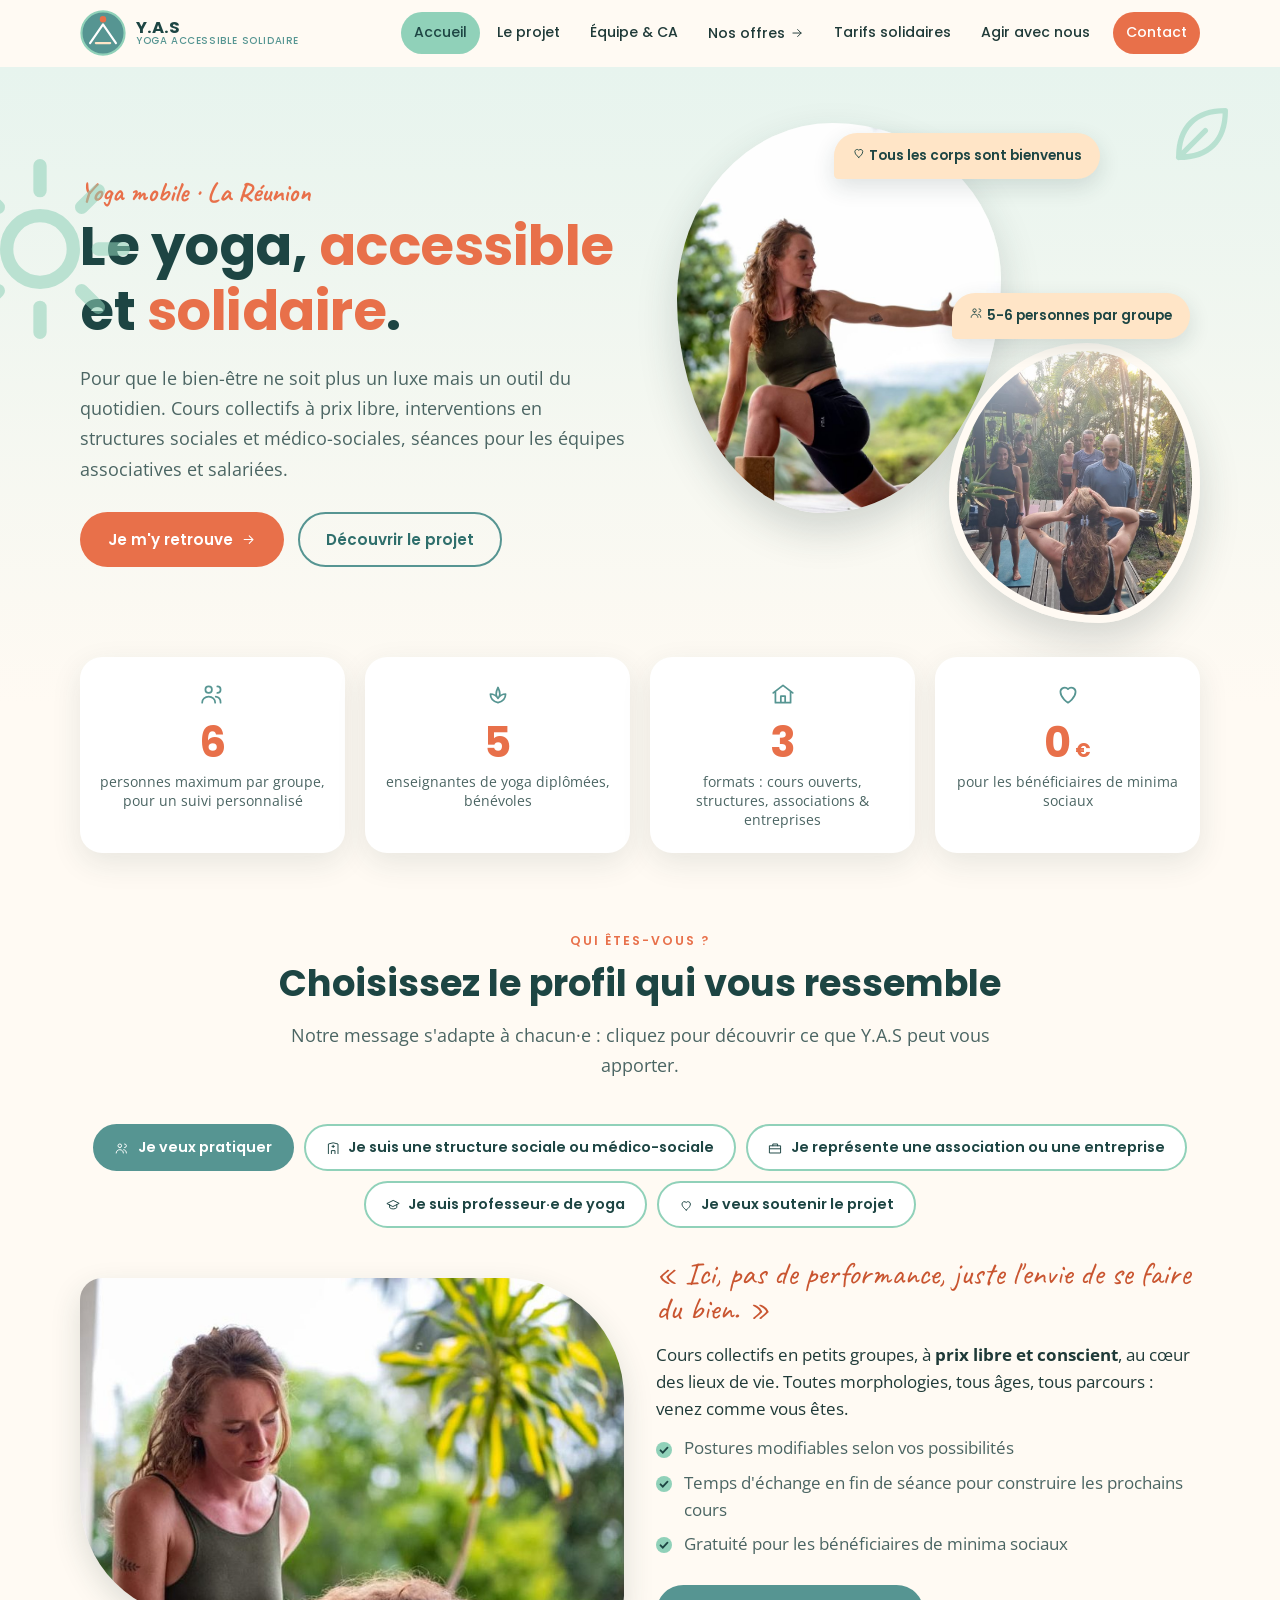
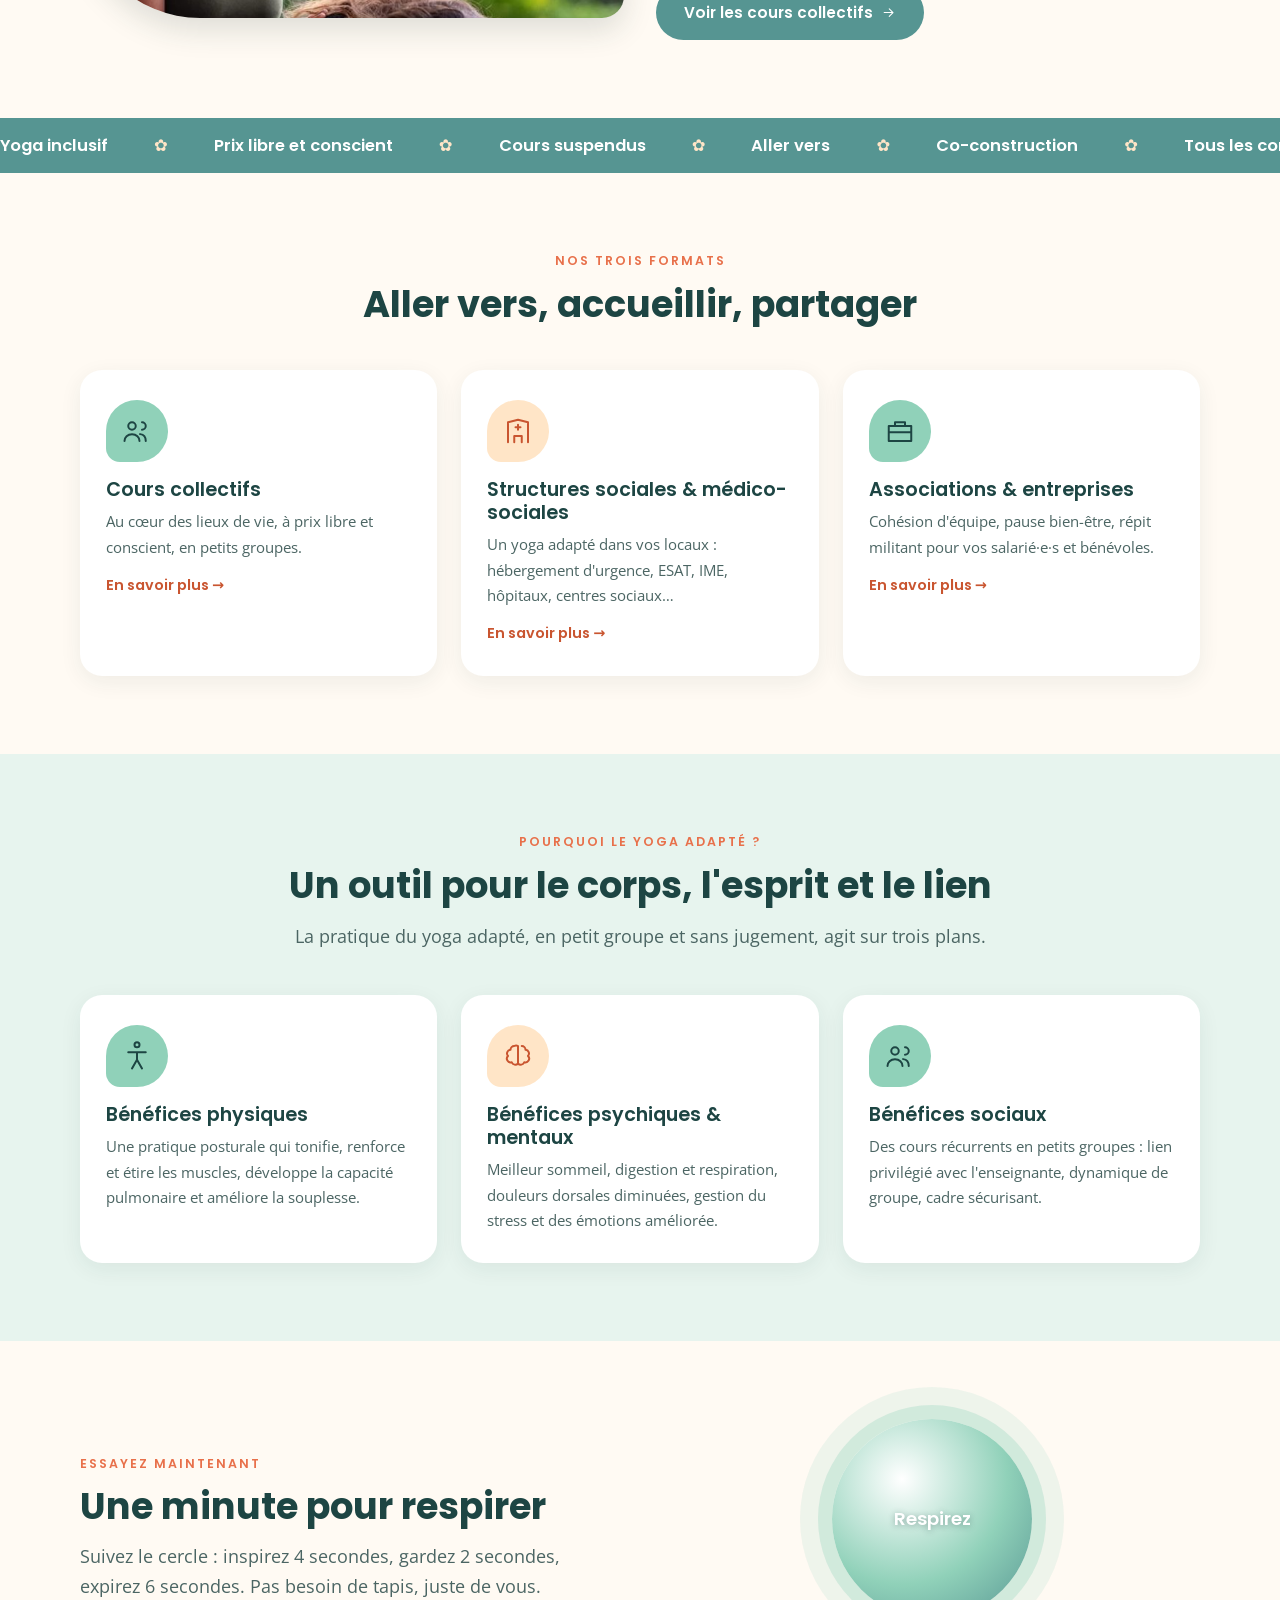
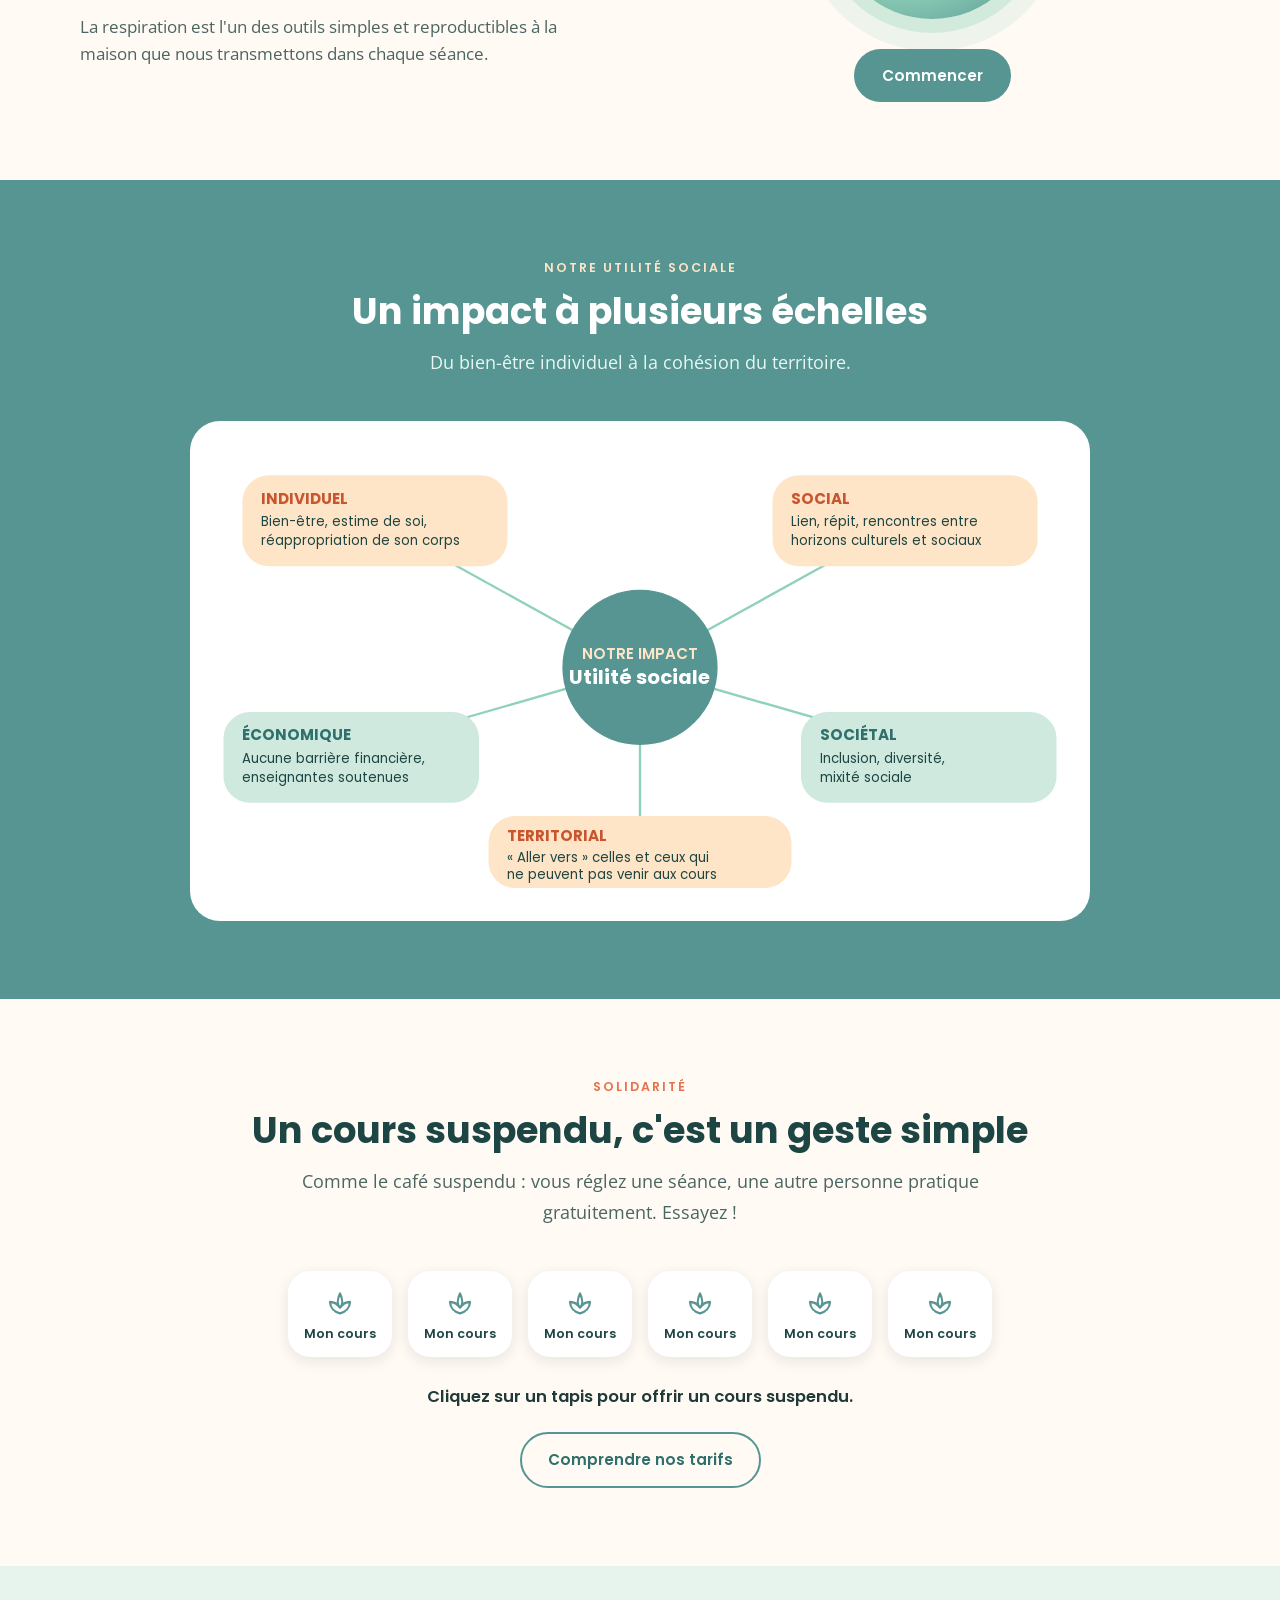
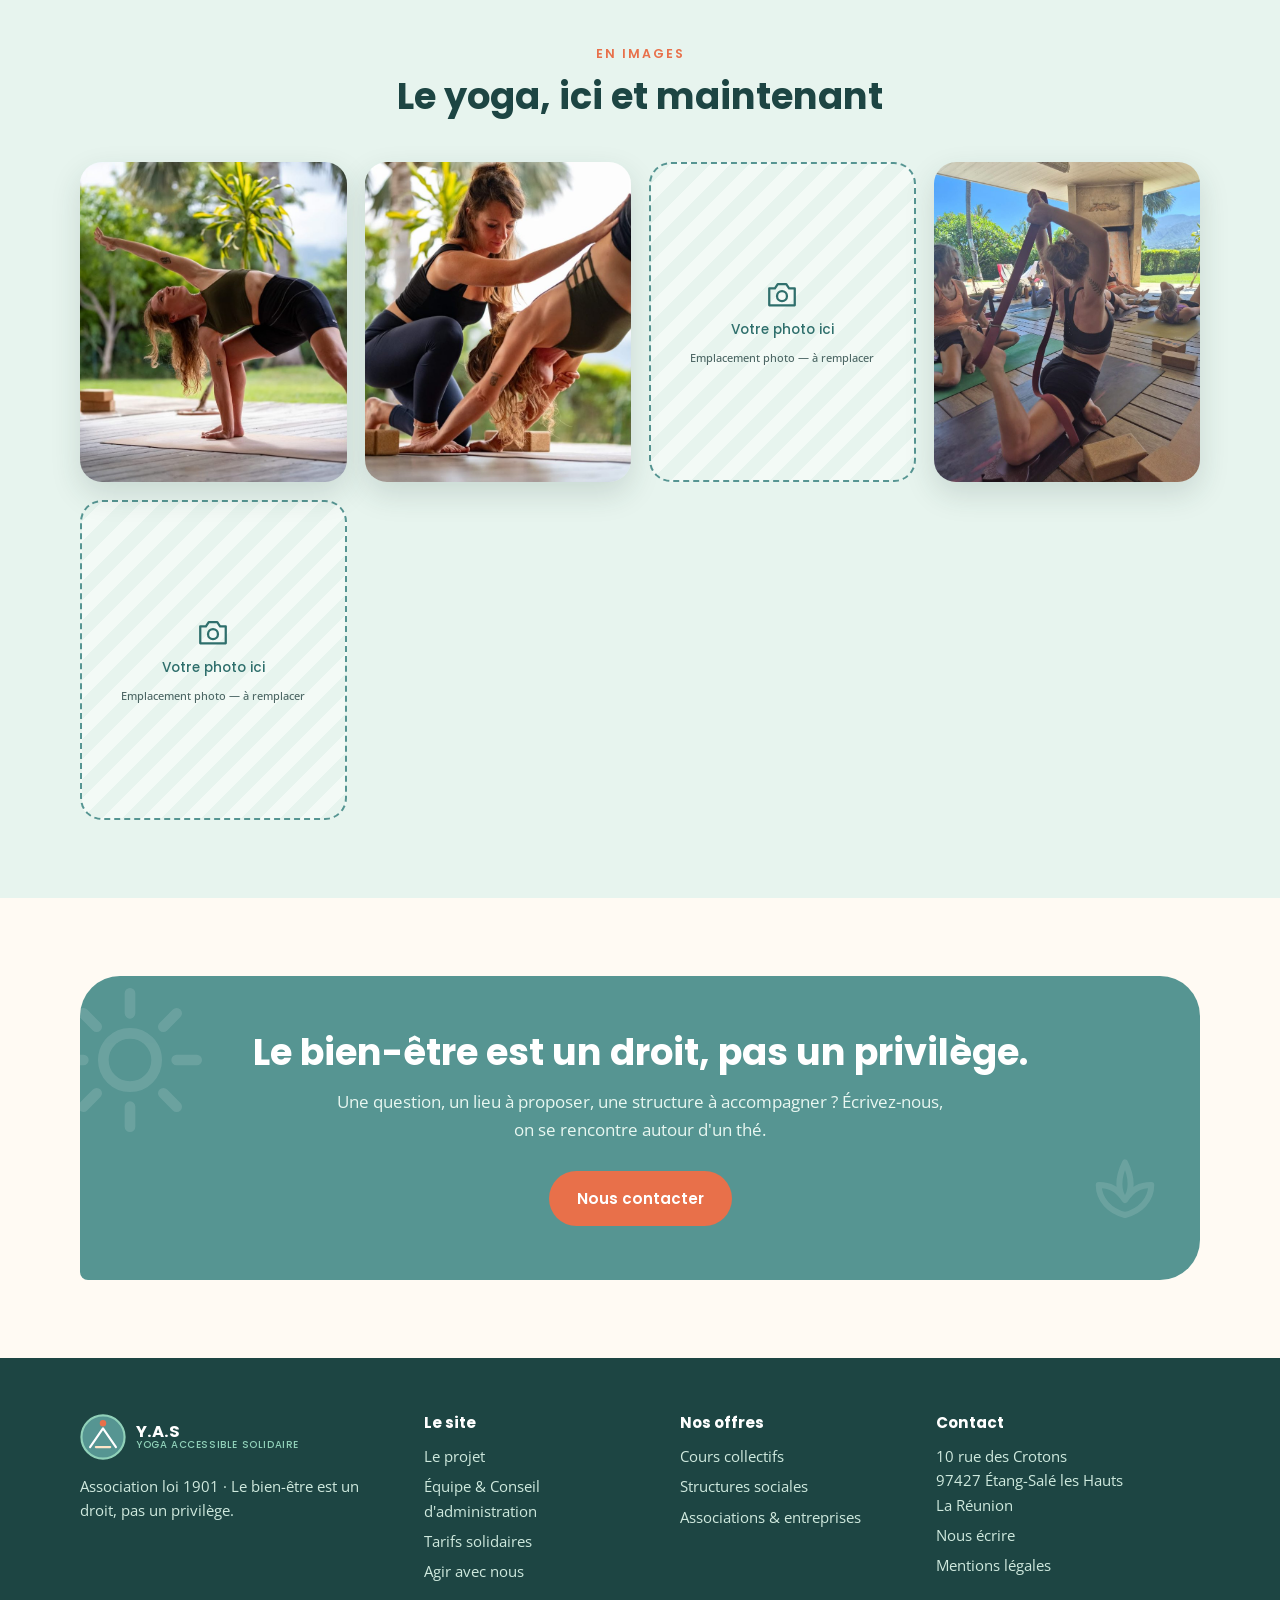
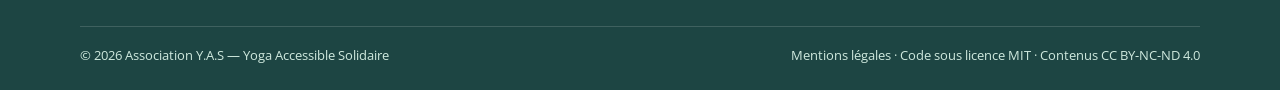
==== index.html @ a2ae8711 "Site vitrine Y.A.S Yoga Accessible Solidaire Co-Authored-By: Claude Sonnet 5.5 <noreply@anthropic.co" ====
<!DOCTYPE html>
<html lang="fr">
<head>
<meta charset="UTF-8">
<meta name="viewport" content="width=device-width,initial-scale=1">
<title>Yoga accessible et solidaire à La Réunion · Y.A.S Yoga Accessible Solidaire</title>
<meta name="description" content="Y.A.S, association de yoga accessible et solidaire à La Réunion : cours à prix libre, interventions en structures sociales et médico-sociales, séances pour associations et entreprises.">
<meta name="theme-color" content="#569592">
<link rel="icon" href="assets/favicon.svg" type="image/svg+xml">
<link rel="preconnect" href="https://fonts.googleapis.com"><link rel="preconnect" href="https://fonts.gstatic.com" crossorigin>
<link href="https://fonts.googleapis.com/css2?family=Caveat:wght@600;700&family=Open+Sans:wght@400;600&family=Poppins:wght@500;600;700&display=swap" rel="stylesheet">
<link rel="stylesheet" href="assets/style.css">
</head>
<body>
<svg width="0" height="0" style="position:absolute" aria-hidden="true"><symbol id="i-lotus" viewBox="0 0 24 24"><path d="M12 20c-4-1-7-4-7-8 3 0 5 1 7 4 2-3 4-4 7-4 0 4-3 7-7 8Z M12 16c-2-2-2-6 0-10 2 4 2 8 0 10Z"/></symbol><symbol id="i-heart" viewBox="0 0 24 24"><path d="M12 20s-7-4.4-7-10a4 4 0 0 1 7-2.5A4 4 0 0 1 19 10c0 5.6-7 10-7 10Z"/></symbol><symbol id="i-users" viewBox="0 0 24 24"><path d="M8 11a3 3 0 1 0 0-6 3 3 0 0 0 0 6Z M2 20c0-3 2.5-5.5 6-5.5s6 2.5 6 5.5 M16 11a3 3 0 1 0 0-6 M14.5 14.5c2.8.3 4.5 2.5 4.5 5.5"/></symbol><symbol id="i-leaf" viewBox="0 0 24 24"><path d="M5 19c0-9 5-14 14-14 0 9-5 14-14 14Z M5 19l8-8"/></symbol><symbol id="i-sun" viewBox="0 0 24 24"><path d="M12 16a4 4 0 1 0 0-8 4 4 0 0 0 0 8Z M12 2v3 M12 19v3 M2 12h3 M19 12h3 M5 5l2 2 M17 17l2 2 M19 5l-2 2 M7 17l-2 2"/></symbol><symbol id="i-moon" viewBox="0 0 24 24"><path d="M20 14A8 8 0 1 1 10 4a6 6 0 0 0 10 10Z"/></symbol><symbol id="i-chair" viewBox="0 0 24 24"><path d="M7 3v10h10 M7 13v8 M17 13v8 M5 21h4 M15 21h4 M7 8h5"/></symbol><symbol id="i-home" viewBox="0 0 24 24"><path d="M3 11l9-7 9 7 M5 10v10h14V10 M10 20v-6h4v6"/></symbol><symbol id="i-hospital" viewBox="0 0 24 24"><path d="M4 21V5l8-2 8 2v16 M9 21v-5h6v5 M12 7v4 M10 9h4"/></symbol><symbol id="i-shield" viewBox="0 0 24 24"><path d="M12 3 4 6v6c0 5 3.5 8 8 9 4.5-1 8-4 8-9V6l-8-3Z"/></symbol><symbol id="i-pin" viewBox="0 0 24 24"><path d="M12 21s-6-5.5-6-11a6 6 0 0 1 12 0c0 5.5-6 11-6 11Z M12 12a2 2 0 1 0 0-4 2 2 0 0 0 0 4Z"/></symbol><symbol id="i-mail" viewBox="0 0 24 24"><path d="M3 6h18v12H3z M3 7l9 6 9-6"/></symbol><symbol id="i-phone" viewBox="0 0 24 24"><path d="M5 4h4l2 5-2.5 1.5a11 11 0 0 0 5 5L15 13l5 2v4a2 2 0 0 1-2 2A15 15 0 0 1 3 6a2 2 0 0 1 2-2Z"/></symbol><symbol id="i-coin" viewBox="0 0 24 24"><path d="M12 21a9 9 0 1 0 0-18 9 9 0 0 0 0 18Z M12 7v10 M9 10h6 M9 14h6"/></symbol><symbol id="i-handshake" viewBox="0 0 24 24"><path d="M2 12l5-5 4 3 4-3 5 5-6 6-3-2-3 2z"/></symbol><symbol id="i-gift" viewBox="0 0 24 24"><path d="M4 10h16v10H4z M3 7h18v3H3z M12 7v13 M12 7C9 7 8 3 11 3c2 0 1 4 1 4Zm0 0c3 0 4-4 1-4-2 0-1 4-1 4Z"/></symbol><symbol id="i-sprout" viewBox="0 0 24 24"><path d="M12 21v-9 M12 12c0-4-3-6-7-6 0 4 3 6 7 6Z M12 14c0-3 2-5 6-5 0 3-2 5-6 5Z"/></symbol><symbol id="i-wave" viewBox="0 0 24 24"><path d="M2 10c3-5 5-5 8 0s5 5 8 0l4-2 M2 17c3-5 5-5 8 0s5 5 8 0"/></symbol><symbol id="i-grad" viewBox="0 0 24 24"><path d="M2 9l10-5 10 5-10 5z M6 11v5c3 3 9 3 12 0v-5"/></symbol><symbol id="i-brief" viewBox="0 0 24 24"><path d="M3 8h18v12H3z M8 8V5h8v3 M3 13h18"/></symbol><symbol id="i-cal" viewBox="0 0 24 24"><path d="M4 6h16v14H4z M4 10h16 M8 3v4 M16 3v4"/></symbol><symbol id="i-chat" viewBox="0 0 24 24"><path d="M4 5h16v11H9l-5 4z"/></symbol><symbol id="i-lock" viewBox="0 0 24 24"><path d="M6 11h12v9H6z M8 11V8a4 4 0 0 1 8 0v3"/></symbol><symbol id="i-clock" viewBox="0 0 24 24"><path d="M12 21a9 9 0 1 0 0-18 9 9 0 0 0 0 18Z M12 7v5l3 2"/></symbol><symbol id="i-camera" viewBox="0 0 24 24"><path d="M3 8h4l2-3h6l2 3h4v12H3z M12 17a3.5 3.5 0 1 0 0-7 3.5 3.5 0 0 0 0 7Z"/></symbol><symbol id="i-scale" viewBox="0 0 24 24"><path d="M12 3v18 M5 21h14 M4 7h16"/></symbol><symbol id="i-arrow" viewBox="0 0 24 24"><path d="M5 12h14 M13 6l6 6-6 6"/></symbol><symbol id="i-star" viewBox="0 0 24 24"><path d="M12 3l2.7 5.6 6.1.9-4.4 4.3 1 6.1L12 17l-5.4 2.9 1-6.1L3.2 9.5l6.1-.9z"/></symbol><symbol id="i-mega" viewBox="0 0 24 24"><path d="M3 10v4h4l8 5V5L7 10z M18 9a4 4 0 0 1 0 6"/></symbol><symbol id="i-body" viewBox="0 0 24 24"><path d="M12 5a2 2 0 1 0 0-4 2 2 0 0 0 0 4Z M5 9h14 M12 9v6 M8 22l4-7 4 7"/></symbol><symbol id="i-brain" viewBox="0 0 24 24"><path d="M9 4a3 3 0 0 0-3 3 3 3 0 0 0-2 5 3 3 0 0 0 3 5 3 3 0 0 0 5 1V4a3 3 0 0 0-3 0Z M15 4a3 3 0 0 1 3 3 3 3 0 0 1 2 5 3 3 0 0 1-3 5 3 3 0 0 1-5 1"/></symbol><symbol id="i-globe" viewBox="0 0 24 24"><path d="M12 21a9 9 0 1 0 0-18 9 9 0 0 0 0 18Z M3 12h18 M12 3c3 3 3 15 0 18 M12 3c-3 3-3 15 0 18"/></symbol><symbol id="i-book" viewBox="0 0 24 24"><path d="M4 4h7a2 2 0 0 1 2 2v14a2 2 0 0 0-2-2H4z M20 4h-7"/></symbol><symbol id="i-doc" viewBox="0 0 24 24"><path d="M6 3h9l4 4v14H6z M14 3v5h5 M9 13h6 M9 17h6"/></symbol><symbol id="i-link" viewBox="0 0 24 24"><path d="M10 14a4 4 0 0 0 5.7 0l3-3a4 4 0 0 0-5.7-5.7l-1 1 M14 10a4 4 0 0 0-5.7 0l-3 3a4 4 0 0 0 5.7 5.7l1-1"/></symbol></svg>
<header class="hdr" id="hdr"><div class="hdr-in">
<a class="brand" href="index.html"><svg viewBox="0 0 64 64" aria-hidden="true"><circle cx="32" cy="32" r="30" fill="#569592"/><circle cx="32" cy="32" r="30" fill="none" stroke="#90d1b9" stroke-width="3"/><path d="M14 46 32 20 50 46" fill="none" stroke="#fff" stroke-width="3" stroke-linecap="round" stroke-linejoin="round"/><path d="M22 46h20" stroke="#ffe5c7" stroke-width="3" stroke-linecap="round"/><circle cx="32" cy="13" r="4.5" fill="#e8704a"/></svg><span>Y.A.S<small>YOGA ACCESSIBLE SOLIDAIRE</small></span></a>
<button class="burger" id="burger" aria-label="Menu">☰</button>
<nav class="nav" id="nav"><a href="index.html" class="active">Accueil</a><a href="projet.html" class="">Le projet</a><a href="equipe.html" class="">Équipe &amp; CA</a><div class="nav-drop"><button class="nav-drop-btn" type="button">Nos offres <svg class="ico" viewBox="0 0 24 24" aria-hidden="true"><use href="#i-arrow"/></svg></button><div class="drop-menu"><a href="cours-collectifs.html" class=""><svg class="ico" viewBox="0 0 24 24" aria-hidden="true"><use href="#i-users"/></svg> Cours collectifs</a><a href="structures.html" class=""><svg class="ico" viewBox="0 0 24 24" aria-hidden="true"><use href="#i-hospital"/></svg> Structures sociales &amp; médico-sociales</a><a href="entreprises-associations.html" class=""><svg class="ico" viewBox="0 0 24 24" aria-hidden="true"><use href="#i-brief"/></svg> Associations &amp; entreprises</a></div></div><a href="tarifs.html" class="">Tarifs solidaires</a><a href="agir.html" class="">Agir avec nous</a><a href="contact.html" class="cta ">Contact</a></nav></div></header>

<section class="hero"><span class="deco spin" style="left:-60px;top:40px;font-size:200px"><svg class="ico" viewBox="0 0 24 24" aria-hidden="true"><use href="#i-sun"/></svg></span><span class="deco" style="right:3%;top:10px;font-size:80px"><svg class="ico" viewBox="0 0 24 24" aria-hidden="true"><use href="#i-leaf"/></svg></span>
<div class="container hero-grid">
<div class="reveal"><span class="script">Yoga mobile · La Réunion</span>
<h1>Le yoga, <span class="hl">accessible</span> et <span class="hl">solidaire</span>.</h1>
<p class="lead" style="margin-top:18px">Pour que le bien-être ne soit plus un luxe mais un outil du quotidien. Cours collectifs à prix libre, interventions en structures sociales et médico-sociales, séances pour les équipes associatives et salariées.</p>
<div class="btn-row"><a class="btn btn-coral" href="#profils">Je m'y retrouve <svg class="ico" viewBox="0 0 24 24" aria-hidden="true"><use href="#i-arrow"/></svg></a><a class="btn btn-out" href="projet.html">Découvrir le projet</a></div></div>
<div class="hero-photos reveal">
<div class="bubble-float" style="left:30%;top:2%"><svg class="ico" viewBox="0 0 24 24" aria-hidden="true"><use href="#i-heart"/></svg> Tous les corps sont bienvenus</div>
<div class="blob b1"><img src="assets/images/posture-fente.jpg" alt="Posture de yoga en fente avec blocs, au bord d'une terrasse tropicale" style="object-position:center 25%"></div>
<div class="blob b2"><img src="assets/images/cours-groupe-1.jpg" alt="Cours collectif de yoga en plein air"></div>
<div class="bubble-float" style="right:2%;top:34%;animation-delay:-2s"><svg class="ico" viewBox="0 0 24 24" aria-hidden="true"><use href="#i-users"/></svg> 5-6 personnes par groupe</div></div></div></section>

<div class="container"><div class="stats">
<div class="stat"><svg class="ico" viewBox="0 0 24 24" aria-hidden="true"><use href="#i-users"/></svg><div class="n"><span data-count="6">0</span></div><p>personnes maximum par groupe, pour un suivi personnalisé</p></div>
<div class="stat"><svg class="ico" viewBox="0 0 24 24" aria-hidden="true"><use href="#i-lotus"/></svg><div class="n"><span data-count="5">0</span></div><p>enseignantes de yoga diplômées, bénévoles</p></div>
<div class="stat"><svg class="ico" viewBox="0 0 24 24" aria-hidden="true"><use href="#i-home"/></svg><div class="n"><span data-count="3">0</span></div><p>formats : cours ouverts, structures, associations &amp; entreprises</p></div>
<div class="stat"><svg class="ico" viewBox="0 0 24 24" aria-hidden="true"><use href="#i-heart"/></svg><div class="n"><span data-count="0">0</span><small> €</small></div><p>pour les bénéficiaires de minima sociaux</p></div>
</div></div>

<section class="section" id="profils"><div class="container">
<div class="sec-head reveal center"><span class="eyebrow">Qui êtes-vous ?</span><h2>Choisissez le profil qui vous ressemble</h2><p class=lead>Notre message s'adapte à chacun·e : cliquez pour découvrir ce que Y.A.S peut vous apporter.</p></div>
<div data-tabs class="reveal"><div class="tabs"><button class="tab" data-t="t-eleve"><svg class="ico" viewBox="0 0 24 24" aria-hidden="true"><use href="#i-users"/></svg> Je veux pratiquer</button><button class="tab" data-t="t-struct"><svg class="ico" viewBox="0 0 24 24" aria-hidden="true"><use href="#i-hospital"/></svg> Je suis une structure sociale ou médico-sociale</button><button class="tab" data-t="t-ent"><svg class="ico" viewBox="0 0 24 24" aria-hidden="true"><use href="#i-brief"/></svg> Je représente une association ou une entreprise</button><button class="tab" data-t="t-ens"><svg class="ico" viewBox="0 0 24 24" aria-hidden="true"><use href="#i-grad"/></svg> Je suis professeur·e de yoga</button><button class="tab" data-t="t-don"><svg class="ico" viewBox="0 0 24 24" aria-hidden="true"><use href="#i-heart"/></svg> Je veux soutenir le projet</button></div><div class="panel" id="t-eleve"><div class="photo leaf" style="height:340px"><img src="assets/images/posture-assise.jpg" alt="" loading="lazy" style="object-position:center 30%"></div>
<div><p class="quote">« Ici, pas de performance, juste l'envie de se faire du bien. »</p><p style="margin-top:14px">Cours collectifs en petits groupes, à <b>prix libre et conscient</b>, au cœur des lieux de vie. Toutes morphologies, tous âges, tous parcours : venez comme vous êtes.</p><ul class="ticks"><li>Postures modifiables selon vos possibilités</li><li>Temps d'échange en fin de séance pour construire les prochains cours</li><li>Gratuité pour les bénéficiaires de minima sociaux</li></ul><div class="btn-row"><a class="btn btn-teal" href="cours-collectifs.html">Voir les cours collectifs <svg class="ico" viewBox="0 0 24 24" aria-hidden="true"><use href="#i-arrow"/></svg></a></div></div></div><div class="panel" id="t-struct"><div class="photo leaf" style="height:340px"><img src="assets/images/posture-accompagnee.jpg" alt="" loading="lazy" style="object-position:center 30%"></div>
<div><p class="quote">« Nous ne sommes pas des sauveur·euse·s, mais des allié·e·s. »</p><p style="margin-top:14px">Nous venons <b>dans vos locaux</b> (CHRS, hôpitaux, CCAS, établissements adaptés, services pénitentiaires…) avec un yoga adapté aux besoins de vos bénéficiaires, co-construit avec vos équipes.</p><ul class="ticks"><li>Groupes de 5-6 personnes</li><li>Séances ponctuelles ou régulières</li><li>Double expertise : travail social + yoga</li></ul><div class="btn-row"><a class="btn btn-teal" href="structures.html">Découvrir nos interventions <svg class="ico" viewBox="0 0 24 24" aria-hidden="true"><use href="#i-arrow"/></svg></a></div></div></div><div class="panel" id="t-ent"><div class="photo leaf" style="height:340px"><img src="assets/images/posture-fente.jpg" alt="" loading="lazy" style="object-position:center 30%"></div>
<div><p class="quote">« Un temps de répit, de cohésion, de souffle. »</p><p style="margin-top:14px">Offrez à vos salarié·e·s ou bénévoles une activité régulière ou ponctuelle : cohésion d'équipe, temps pour soi, <b>répit militant</b>.</p><ul class="ticks"><li>Interventions sur site</li><li>Format adapté à votre équipe</li><li>Chaque séance finance la solidarité</li></ul><div class="btn-row"><a class="btn btn-teal" href="entreprises-associations.html">Proposer une séance à votre équipe <svg class="ico" viewBox="0 0 24 24" aria-hidden="true"><use href="#i-arrow"/></svg></a></div></div></div><div class="panel" id="t-ens"><div class="photo leaf" style="height:340px"><img src="assets/images/posture-triangle.jpg" alt="" loading="lazy" style="object-position:center 30%"></div>
<div><p class="quote">« Soutenir le statut précaire des professeur·e·s de yoga. »</p><p style="margin-top:14px">Rejoignez une équipe de bénévoles diplômées autour d'un yoga social et solidaire. Notre objet inclut une <b>bourse à la formation</b> pour les enseignant·e·s adhérent·e·s.</p><ul class="ticks"><li>Défraiement des heures de bénévolat</li><li>Formation continue financée à terme</li><li>Réseau et partage de pratiques</li></ul><div class="btn-row"><a class="btn btn-teal" href="agir.html">Rejoindre l'équipe <svg class="ico" viewBox="0 0 24 24" aria-hidden="true"><use href="#i-arrow"/></svg></a></div></div></div><div class="panel" id="t-don"><div class="photo leaf" style="height:340px"><img src="assets/images/posture-sangle.jpg" alt="" loading="lazy" style="object-position:center 30%"></div>
<div><p class="quote">« Prendre soin de soi et des autres, c'est déjà un acte de résistance. »</p><p style="margin-top:14px">Adhérez, donnez, offrez un <b>cours suspendu</b>, prêtez un lieu ou relayez l'information : chaque geste fait vivre la solidarité.</p><ul class="ticks"><li>Adhésion : voix à l'Assemblée générale</li><li>Cours suspendus</li><li>Prêt de salle, relais, bénévolat</li></ul><div class="btn-row"><a class="btn btn-teal" href="agir.html">Voir comment agir <svg class="ico" viewBox="0 0 24 24" aria-hidden="true"><use href="#i-arrow"/></svg></a></div></div></div></div></div></section>

<div class="marquee" aria-hidden="true"><div class="marquee-in"><span>Yoga inclusif</span><span>Prix libre et conscient</span><span>Cours suspendus</span><span>Aller vers</span><span>Co-construction</span><span>Tous les corps</span><span>Yoga inclusif</span><span>Prix libre et conscient</span><span>Cours suspendus</span><span>Aller vers</span><span>Co-construction</span><span>Tous les corps</span><span>Yoga inclusif</span><span>Prix libre et conscient</span><span>Cours suspendus</span><span>Aller vers</span><span>Co-construction</span><span>Tous les corps</span><span>Yoga inclusif</span><span>Prix libre et conscient</span><span>Cours suspendus</span><span>Aller vers</span><span>Co-construction</span><span>Tous les corps</span></div></div>

<section class="section"><div class="container">
<div class="sec-head reveal center"><span class="eyebrow">Nos trois formats</span><h2>Aller vers, accueillir, partager</h2></div>
<div class="cards">
<div class="card reveal"><div class="ico-wrap"><svg class="ico" viewBox="0 0 24 24" aria-hidden="true"><use href="#i-users"/></svg></div><h3>Cours collectifs</h3><p>Au cœur des lieux de vie, à prix libre et conscient, en petits groupes.</p><a class="more" href="cours-collectifs.html">En savoir plus →</a></div>
<div class="card peach reveal"><div class="ico-wrap"><svg class="ico" viewBox="0 0 24 24" aria-hidden="true"><use href="#i-hospital"/></svg></div><h3>Structures sociales &amp; médico-sociales</h3><p>Un yoga adapté dans vos locaux : hébergement d'urgence, ESAT, IME, hôpitaux, centres sociaux…</p><a class="more" href="structures.html">En savoir plus →</a></div>
<div class="card reveal"><div class="ico-wrap"><svg class="ico" viewBox="0 0 24 24" aria-hidden="true"><use href="#i-brief"/></svg></div><h3>Associations &amp; entreprises</h3><p>Cohésion d'équipe, pause bien-être, répit militant pour vos salarié·e·s et bénévoles.</p><a class="more" href="entreprises-associations.html">En savoir plus →</a></div>
</div></div></section>

<section class="section alt"><div class="container">
<div class="sec-head reveal center"><span class="eyebrow">Pourquoi le yoga adapté ?</span><h2>Un outil pour le corps, l'esprit et le lien</h2><p class=lead>La pratique du yoga adapté, en petit groupe et sans jugement, agit sur trois plans.</p></div>
<div class="cards">
<div class="card reveal"><div class="ico-wrap"><svg class="ico" viewBox="0 0 24 24" aria-hidden="true"><use href="#i-body"/></svg></div><h3>Bénéfices physiques</h3><p>Une pratique posturale qui tonifie, renforce et étire les muscles, développe la capacité pulmonaire et améliore la souplesse.</p></div>
<div class="card peach reveal"><div class="ico-wrap"><svg class="ico" viewBox="0 0 24 24" aria-hidden="true"><use href="#i-brain"/></svg></div><h3>Bénéfices psychiques &amp; mentaux</h3><p>Meilleur sommeil, digestion et respiration, douleurs dorsales diminuées, gestion du stress et des émotions améliorée.</p></div>
<div class="card reveal"><div class="ico-wrap"><svg class="ico" viewBox="0 0 24 24" aria-hidden="true"><use href="#i-users"/></svg></div><h3>Bénéfices sociaux</h3><p>Des cours récurrents en petits groupes : lien privilégié avec l'enseignante, dynamique de groupe, cadre sécurisant.</p></div>
</div></div></section>

<section class="section"><div class="container split">
<div class="reveal"><span class="eyebrow">Essayez maintenant</span><h2>Une minute pour respirer</h2><p class="lead" style="margin-top:12px">Suivez le cercle : inspirez 4 secondes, gardez 2 secondes, expirez 6 secondes. Pas besoin de tapis, juste de vous.</p><p style="margin-top:12px;color:var(--ink-soft)">La respiration est l'un des outils simples et reproductibles à la maison que nous transmettons dans chaque séance.</p></div>
<div class="breath reveal"><div class="breath-orb" id="orb"><span>Respirez</span></div><button class="btn btn-teal" id="breathBtn" type="button">Commencer</button></div></div></section>

<section class="section teal"><div class="container">
<div class="sec-head reveal center"><span class="eyebrow">Notre utilité sociale</span><h2>Un impact à plusieurs échelles</h2><p class=lead>Du bien-être individuel à la cohésion du territoire.</p></div>
<div class="impact" style="background:#fff;border-radius:30px;padding:24px"><svg viewBox="0 0 900 470" role="img" aria-label="Schéma de l'utilité sociale du yoga solidaire">
<g class="lnks"><path class="lnk" d="M450 235 L170 80"/><path class="lnk" d="M450 235 L730 80"/><path class="lnk" d="M450 235 L120 330"/><path class="lnk" d="M450 235 L780 330"/><path class="lnk" d="M450 235 L450 420"/></g>
<g class="node hub"><circle cx="450" cy="235" r="82" fill="#569592"/><text x="450" y="226" text-anchor="middle" fill="#ffe5c7" font-size="16" font-weight="600">NOTRE IMPACT</text><text x="450" y="252" text-anchor="middle" fill="#fff" font-size="21" font-weight="700">Utilité sociale</text></g>
<g class="node"><rect x="30" y="32" width="280" height="96" rx="28" fill="#ffe5c7"/><text x="50" y="62" fill="#c95530" font-size="16" font-weight="700">INDIVIDUEL</text><text x="50" y="86" fill="#1d4543" font-size="14">Bien-être, estime de soi,</text><text x="50" y="106" fill="#1d4543" font-size="14">réappropriation de son corps</text></g>
<g class="node"><rect x="590" y="32" width="280" height="96" rx="28" fill="#ffe5c7"/><text x="610" y="62" fill="#c95530" font-size="16" font-weight="700">SOCIAL</text><text x="610" y="86" fill="#1d4543" font-size="14">Lien, répit, rencontres entre</text><text x="610" y="106" fill="#1d4543" font-size="14">horizons culturels et sociaux</text></g>
<g class="node"><rect x="10" y="282" width="270" height="96" rx="28" fill="#cfe9de"/><text x="30" y="312" fill="#2f6f6c" font-size="16" font-weight="700">ÉCONOMIQUE</text><text x="30" y="336" fill="#1d4543" font-size="14">Aucune barrière financière,</text><text x="30" y="356" fill="#1d4543" font-size="14">enseignantes soutenues</text></g>
<g class="node"><rect x="620" y="282" width="270" height="96" rx="28" fill="#cfe9de"/><text x="640" y="312" fill="#2f6f6c" font-size="16" font-weight="700">SOCIÉTAL</text><text x="640" y="336" fill="#1d4543" font-size="14">Inclusion, diversité,</text><text x="640" y="356" fill="#1d4543" font-size="14">mixité sociale</text></g>
<g class="node"><rect x="290" y="392" width="320" height="76" rx="28" fill="#ffe5c7"/><text x="310" y="418" fill="#c95530" font-size="16" font-weight="700">TERRITORIAL</text><text x="310" y="440" fill="#1d4543" font-size="14">« Aller vers » celles et ceux qui</text><text x="310" y="458" fill="#1d4543" font-size="14">ne peuvent pas venir aux cours</text></g></svg></div></div></section>

<section class="section"><div class="container">
<div class="sec-head reveal center"><span class="eyebrow">Solidarité</span><h2>Un cours suspendu, c'est un geste simple</h2><p class=lead>Comme le café suspendu : vous réglez une séance, une autre personne pratique gratuitement. Essayez !</p></div>
<div class="mats reveal"><button class="mat" type="button"><svg class="ico" viewBox="0 0 24 24" aria-hidden="true"><use href="#i-lotus"/></svg><span>Mon cours</span></button><button class="mat" type="button"><svg class="ico" viewBox="0 0 24 24" aria-hidden="true"><use href="#i-lotus"/></svg><span>Mon cours</span></button><button class="mat" type="button"><svg class="ico" viewBox="0 0 24 24" aria-hidden="true"><use href="#i-lotus"/></svg><span>Mon cours</span></button><button class="mat" type="button"><svg class="ico" viewBox="0 0 24 24" aria-hidden="true"><use href="#i-lotus"/></svg><span>Mon cours</span></button><button class="mat" type="button"><svg class="ico" viewBox="0 0 24 24" aria-hidden="true"><use href="#i-lotus"/></svg><span>Mon cours</span></button><button class="mat" type="button"><svg class="ico" viewBox="0 0 24 24" aria-hidden="true"><use href="#i-lotus"/></svg><span>Mon cours</span></button></div>
<p class="mats-msg" id="matsMsg"></p><div class="center"><a class="btn btn-out" href="tarifs.html">Comprendre nos tarifs</a></div></div></section>

<section class="section alt"><div class="container">
<div class="sec-head reveal center"><span class="eyebrow">En images</span><h2>Le yoga, ici et maintenant</h2></div>
<div class="gallery reveal">
<div class="photo"><img src="assets/images/posture-triangle.jpg" alt="Posture du triangle en extérieur" loading="lazy"></div>
<div class="photo"><img src="assets/images/posture-accompagnee.jpg" alt="Accompagnement d'une posture par l'enseignante" loading="lazy"></div>
<div class="slot "><svg class="ico" viewBox="0 0 24 24" aria-hidden="true"><use href="#i-camera"/></svg><span>Votre photo ici</span><small>Emplacement photo — à remplacer</small></div>
<div class="photo"><img src="assets/images/posture-sangle.jpg" alt="Étirement avec sangle et briques de liège" loading="lazy"></div>
<div class="slot "><svg class="ico" viewBox="0 0 24 24" aria-hidden="true"><use href="#i-camera"/></svg><span>Votre photo ici</span><small>Emplacement photo — à remplacer</small></div></div></div></section>
<section class="section"><div class="container"><div class="cta-band reveal"><span class="deco spin" style="left:-30px;top:-30px;font-size:160px"><svg class="ico" viewBox="0 0 24 24" aria-hidden="true"><use href="#i-sun"/></svg></span><span class="deco" style="right:30px;bottom:10px;font-size:90px"><svg class="ico" viewBox="0 0 24 24" aria-hidden="true"><use href="#i-lotus"/></svg></span>
<h2>Le bien-être est un droit, pas un privilège.</h2><p>Une question, un lieu à proposer, une structure à accompagner ? Écrivez-nous, on se rencontre autour d'un thé.</p><div class="btn-row" style="justify-content:center"><a class="btn btn-coral" href="contact.html">Nous contacter</a></div></div></div></section>

<footer class="ftr"><div class="container"><div class="ftr-grid">
<div><a class="brand" href="index.html"><svg viewBox="0 0 64 64" aria-hidden="true"><circle cx="32" cy="32" r="30" fill="#569592"/><circle cx="32" cy="32" r="30" fill="none" stroke="#90d1b9" stroke-width="3"/><path d="M14 46 32 20 50 46" fill="none" stroke="#fff" stroke-width="3" stroke-linecap="round" stroke-linejoin="round"/><path d="M22 46h20" stroke="#ffe5c7" stroke-width="3" stroke-linecap="round"/><circle cx="32" cy="13" r="4.5" fill="#e8704a"/></svg><span>Y.A.S<small>YOGA ACCESSIBLE SOLIDAIRE</small></span></a>
<p style="margin-top:14px;font-size:.92rem">Association loi 1901 · Le bien-être est un droit, pas un privilège.</p></div>
<div><h4>Le site</h4><ul><li><a href="projet.html">Le projet</a></li><li><a href="equipe.html">Équipe &amp; Conseil d'administration</a></li><li><a href="tarifs.html">Tarifs solidaires</a></li><li><a href="agir.html">Agir avec nous</a></li></ul></div>
<div><h4>Nos offres</h4><ul><li><a href="cours-collectifs.html">Cours collectifs</a></li><li><a href="structures.html">Structures sociales</a></li><li><a href="entreprises-associations.html">Associations &amp; entreprises</a></li></ul></div>
<div><h4>Contact</h4><ul><li>10 rue des Crotons<br>97427 Étang-Salé les Hauts<br>La Réunion</li><li><a href="contact.html">Nous écrire</a></li><li><a href="mentions-legales.html">Mentions légales</a></li></ul></div>
</div><div class="ftr-bot"><span>© 2026 Association Y.A.S — Yoga Accessible Solidaire</span><span><a href="mentions-legales.html">Mentions légales</a> · Code sous licence MIT · Contenus CC BY-NC-ND 4.0</span></div></div></footer>
<script src="assets/main.js"></script>
</body></html>
---- assets/style.css ----
/* ==========================================================================
   Y.A.S — Yoga Accessible Solidaire · Design system
   Palette et graphisme inspirés de la plaquette : menthe, turquoise, pêche,
   bulles arrondies, écriture manuscrite pour les accents.
   ========================================================================== */
:root{
  --mint:#90d1b9; --mint-200:#cfe9de; --mint-100:#e7f4ee;
  --teal:#569592; --teal-700:#2f6f6c; --teal-900:#1d4543;
  --peach:#ffe5c7; --peach-200:#fff1de; --cream:#fffaf3;
  --coral:#e8704a; --coral-700:#c95530;
  --ink:#1f3a38; --ink-soft:#4b6563; --line:#d9e8e1; --white:#fff;
  --rd:22px; --container:1160px;
  --fH:'Poppins','Montserrat',system-ui,sans-serif;
  --fB:'Open Sans','Lato',system-ui,sans-serif;
  --fH2:'Caveat','Segoe Script','Comic Sans MS',cursive;
}
*{box-sizing:border-box;margin:0;padding:0}
html{scroll-behavior:smooth}
body{font-family:var(--fB);color:var(--ink);background:var(--cream);line-height:1.65;font-size:16.5px;overflow-x:hidden}
img{max-width:100%;display:block}
a{color:var(--teal-700)}
h1,h2,h3,h4{font-family:var(--fH);line-height:1.2;color:var(--teal-900)}
h1{font-size:clamp(2rem,5vw,3.4rem);font-weight:700;letter-spacing:-.5px}
h2{font-size:clamp(1.6rem,3.4vw,2.3rem);font-weight:700}
h3{font-size:1.2rem;font-weight:600}
p+p{margin-top:.9em}
.container{max-width:var(--container);margin:0 auto;padding:0 20px}
.section{padding:78px 0;position:relative}
.section.alt{background:var(--mint-100)}
.section.teal{background:var(--teal);color:#fff}
.section.teal h2,.section.teal h3{color:#fff}
.section.peach{background:var(--peach-200)}
.script{font-family:var(--fH2);font-size:1.7rem;color:var(--coral);font-weight:700;line-height:1}
.eyebrow{font-family:var(--fH);text-transform:uppercase;letter-spacing:2px;font-size:.78rem;font-weight:600;color:var(--coral);margin-bottom:10px;display:block}
.lead{font-size:1.15rem;color:var(--ink-soft);max-width:720px}
.teal .lead{color:#e8f7f1}
.center{text-align:center}.center .lead{margin:14px auto 0}
.sec-head{margin-bottom:44px}
.sec-head h2{margin-top:4px}

/* icônes */
.ico{width:1em;height:1em;fill:none;stroke:currentColor;stroke-width:1.6;stroke-linecap:round;stroke-linejoin:round;flex:none}
.ico-xl{width:34px;height:34px}

/* boutons */
.btn{display:inline-flex;align-items:center;gap:8px;font-family:var(--fH);font-weight:600;font-size:.95rem;padding:13px 26px;border-radius:999px;text-decoration:none;border:2px solid transparent;cursor:pointer;transition:transform .2s,box-shadow .2s,background .2s}
.btn:hover{transform:translateY(-2px);box-shadow:0 8px 20px rgba(47,111,108,.22)}
.btn-coral{background:var(--coral);color:#fff}.btn-coral:hover{background:var(--coral-700)}
.btn-teal{background:var(--teal);color:#fff}.btn-teal:hover{background:var(--teal-700)}
.btn-out{border-color:var(--teal);color:var(--teal-700);background:transparent}
.btn-out-w{border-color:#fff;color:#fff}
.btn-row{display:flex;flex-wrap:wrap;gap:14px;margin-top:28px}

/* header */
.hdr{position:sticky;top:0;z-index:50;background:rgba(255,250,243,.94);backdrop-filter:blur(8px);border-bottom:1px solid transparent;transition:.3s}
.hdr.scrolled{border-color:var(--line);box-shadow:0 4px 18px rgba(31,58,56,.07)}
.hdr-in{max-width:var(--container);margin:0 auto;padding:10px 20px;display:flex;align-items:center;justify-content:space-between;gap:16px}
.brand{display:flex;align-items:center;gap:10px;text-decoration:none;color:var(--teal-900);font-family:var(--fH);font-weight:700;line-height:1.05}
.brand svg{width:46px;height:46px}
.brand small{display:block;font-weight:500;font-size:.62rem;letter-spacing:.6px;color:var(--teal)}
.nav{display:flex;align-items:center;gap:4px}
.nav a,.nav-drop-btn{white-space:nowrap;font-family:var(--fH);font-size:.88rem;font-weight:500;color:var(--ink);text-decoration:none;padding:9px 13px;border-radius:999px;background:none;border:0;cursor:pointer;display:inline-flex;align-items:center;gap:5px}
.nav a:hover,.nav-drop-btn:hover{background:var(--mint-100)}
.nav a.active,.nav-drop-btn.active{background:var(--mint);color:var(--teal-900)}
.nav a.cta{background:var(--coral);color:#fff;margin-left:6px}.nav a.cta:hover{background:var(--coral-700)}
.nav-drop{position:relative}
.drop-menu{position:absolute;top:100%;left:0;min-width:270px;background:#fff;border-radius:18px;box-shadow:0 14px 38px rgba(31,58,56,.16);padding:8px;display:none}
.nav-drop:hover .drop-menu,.nav-drop.open .drop-menu{display:block}
.drop-menu a{display:flex;border-radius:12px;width:100%}
.burger{display:none;background:var(--mint);border:0;border-radius:12px;width:44px;height:44px;cursor:pointer;color:var(--teal-900);font-size:1.4rem}

/* hero */
.hero{padding:56px 0 80px;position:relative;overflow:hidden;background:linear-gradient(180deg,var(--mint-100),var(--cream))}
.hero-grid{display:grid;grid-template-columns:1.05fr 1fr;gap:48px;align-items:center}
.hero h1 .hl{color:var(--coral)}
.hero .script{display:block;margin-bottom:8px}
.hero-photos{position:relative;height:500px}
.blob{position:absolute;overflow:hidden;box-shadow:0 18px 40px rgba(31,58,56,.18)}
.blob img{width:100%;height:100%;object-fit:cover}
.blob.b1{width:62%;height:78%;left:0;top:0;border-radius:48% 52% 55% 45%/ 45% 40% 60% 55%;animation:morph 14s ease-in-out infinite}
.blob.b2{width:48%;height:56%;right:0;bottom:0;border-radius:55% 45% 40% 60%/55% 50% 50% 45%;border:8px solid var(--cream);animation:morph 16s ease-in-out infinite reverse}
.bubble-float{position:absolute;background:var(--peach);border-radius:30px 30px 30px 6px;padding:12px 18px;font-family:var(--fH);font-weight:600;font-size:.85rem;color:var(--teal-900);box-shadow:0 8px 22px rgba(31,58,56,.14);z-index:3;animation:float 6s ease-in-out infinite}
@keyframes morph{50%{border-radius:55% 45% 42% 58%/50% 58% 42% 50%}}
@keyframes float{50%{transform:translateY(-12px)}}
@keyframes spin{to{transform:rotate(360deg)}}
@keyframes pulse{0%,100%{transform:scale(1)}50%{transform:scale(1.08)}}
.deco{position:absolute;color:var(--mint);opacity:.55;animation:float 7s ease-in-out infinite;pointer-events:none}
.deco.spin{animation:spin 40s linear infinite}

/* bulle (style plaquette) */
.bulle{background:var(--peach);border-radius:34px 34px 34px 8px;padding:26px 28px}
.bulle.mint{background:var(--mint-200);border-radius:34px 34px 8px 34px}
.bulle h3{color:var(--coral-700)}
.cards{display:grid;grid-template-columns:repeat(auto-fit,minmax(260px,1fr));gap:24px}
.card{background:#fff;border-radius:var(--rd);padding:30px 26px;box-shadow:0 6px 22px rgba(31,58,56,.07);transition:transform .3s,box-shadow .3s;position:relative;overflow:hidden}
.card:hover{transform:translateY(-6px);box-shadow:0 16px 34px rgba(31,58,56,.13)}
.card .ico-wrap{width:62px;height:62px;border-radius:50% 50% 50% 14px;background:var(--mint);color:var(--teal-900);display:grid;place-items:center;font-size:30px;margin-bottom:16px;transition:transform .4s}
.card:hover .ico-wrap{transform:rotate(-8deg) scale(1.08)}
.card.peach .ico-wrap{background:var(--peach);color:var(--coral-700)}
.card p{color:var(--ink-soft);font-size:.96rem;margin-top:8px}
.card .more{display:inline-block;margin-top:14px;font-family:var(--fH);font-weight:600;font-size:.9rem;color:var(--coral-700);text-decoration:none}
.card .more:hover{text-decoration:underline}
.ticks{list-style:none;margin-top:12px}
.ticks li{padding-left:28px;position:relative;margin:7px 0;color:var(--ink-soft)}
.ticks li::before{content:"";position:absolute;left:0;top:.45em;width:16px;height:16px;border-radius:50%;background:var(--mint) url("data:image/svg+xml,%3Csvg xmlns='http://www.w3.org/2000/svg' viewBox='0 0 16 16'%3E%3Cpath d='M4.5 8.3l2.3 2.3 4.7-5' fill='none' stroke='%231d4543' stroke-width='1.8' stroke-linecap='round'/%3E%3C/svg%3E")}
.teal .ticks li{color:#e8f7f1}

/* compteurs */
.stats{display:grid;grid-template-columns:repeat(auto-fit,minmax(190px,1fr));gap:20px;margin-top:-46px;position:relative;z-index:5}
.stat{background:#fff;border-radius:var(--rd);padding:24px 20px;text-align:center;box-shadow:0 10px 30px rgba(31,58,56,.1)}
.stat .n{font-family:var(--fH);font-size:2.6rem;font-weight:700;color:var(--coral);line-height:1}
.stat .n small{font-size:1.2rem}
.stat p{font-size:.88rem;color:var(--ink-soft);margin-top:8px;line-height:1.35}
.stat .ico{font-size:26px;color:var(--teal);margin-bottom:8px}

/* onglets public */
.tabs{display:flex;flex-wrap:wrap;gap:10px;justify-content:center;margin-bottom:28px}
.tab{font-family:var(--fH);font-weight:600;font-size:.9rem;padding:11px 20px;border-radius:999px;border:2px solid var(--mint);background:#fff;color:var(--teal-900);cursor:pointer;display:inline-flex;gap:8px;align-items:center;transition:.2s}
.tab:hover{background:var(--mint-100)}
.tab.on{background:var(--teal);border-color:var(--teal);color:#fff}
.panel{display:none;animation:fadeUp .5s}
.panel.on{display:grid;grid-template-columns:1fr 1fr;gap:32px;align-items:center}
.panel .quote{font-family:var(--fH2);font-size:2rem;line-height:1.1;color:var(--coral-700)}
@keyframes fadeUp{from{opacity:0;transform:translateY(14px)}}

/* photos */
.photo{border-radius:var(--rd);overflow:hidden;box-shadow:0 12px 30px rgba(31,58,56,.15);position:relative}
.photo img{width:100%;height:100%;object-fit:cover;transition:transform .8s}
.photo:hover img{transform:scale(1.05)}
.photo.arch{border-radius:200px 200px var(--rd) var(--rd)}
.photo.leaf{border-radius:var(--rd) 120px var(--rd) 120px}
.slot{border:2.5px dashed var(--teal);border-radius:var(--rd);background:repeating-linear-gradient(135deg,var(--mint-100),var(--mint-100) 14px,#f3faf6 14px,#f3faf6 28px);display:flex;flex-direction:column;align-items:center;justify-content:center;gap:8px;text-align:center;color:var(--teal-700);font-family:var(--fH);font-weight:500;font-size:.85rem;padding:20px;min-height:220px}
.slot .ico{font-size:34px;animation:pulse 3s infinite}
.slot small{font-family:var(--fB);color:var(--ink-soft)}
.gallery{display:grid;grid-template-columns:repeat(auto-fit,minmax(210px,1fr));gap:18px}
.gallery .photo,.gallery .slot{height:320px}
.split{display:grid;grid-template-columns:1fr 1fr;gap:48px;align-items:center}
.split.rev>:first-child{order:2}

/* respiration */
.breath{display:grid;place-items:center;text-align:center}
.breath-orb{width:200px;height:200px;border-radius:50%;background:radial-gradient(circle at 35% 30%,#fff,var(--mint) 55%,var(--teal));display:grid;place-items:center;color:#fff;font-family:var(--fH);font-weight:600;transition:transform 4s ease-in-out;box-shadow:0 0 0 14px rgba(144,209,185,.3),0 0 0 32px rgba(144,209,185,.15)}
.breath-orb span{font-size:1.15rem;text-shadow:0 1px 6px rgba(29,69,67,.4)}
.breath .btn{margin-top:30px}

/* impact */
.impact{max-width:900px;margin:0 auto}
.impact svg{width:100%;height:auto;overflow:visible}
.impact .lnk{stroke:var(--mint);stroke-width:2.5;fill:none;stroke-dasharray:400;stroke-dashoffset:400;transition:stroke-dashoffset 1.4s ease}
.impact.vis .lnk{stroke-dashoffset:0}
.impact .node{opacity:0;transform:scale(.7);transform-box:fill-box;transform-origin:center;transition:.6s}
.impact.vis .node{opacity:1;transform:none}
.impact.vis .node:nth-of-type(2){transition-delay:.3s}.impact.vis .node:nth-of-type(3){transition-delay:.5s}.impact.vis .node:nth-of-type(4){transition-delay:.7s}.impact.vis .node:nth-of-type(5){transition-delay:.9s}.impact.vis .node:nth-of-type(6){transition-delay:1.1s}
.impact text{font-family:var(--fH)}
.impact .hub{animation:pulse 4s infinite;transform-box:fill-box;transform-origin:center}

/* cours suspendus */
.mats{display:flex;flex-wrap:wrap;gap:16px;justify-content:center;margin:26px 0}
.mat{width:104px;border:0;background:#fff;border-radius:22px;padding:14px 8px;cursor:pointer;font-family:var(--fH);font-size:.78rem;font-weight:600;color:var(--teal-900);display:flex;flex-direction:column;align-items:center;gap:6px;transition:.3s;box-shadow:0 4px 14px rgba(31,58,56,.1)}
.mat .ico{font-size:34px;color:var(--teal)}
.mat.gift{background:var(--coral);color:#fff;transform:translateY(-8px)}
.mat.gift .ico{color:#fff;animation:pulse 1.6s infinite}
.mats-msg{text-align:center;font-family:var(--fH);font-weight:600;min-height:3em}

/* tarif slider */
.slider-box{background:#fff;border-radius:var(--rd);padding:30px;box-shadow:0 8px 26px rgba(31,58,56,.09)}
input[type=range]{width:100%;accent-color:var(--coral);height:34px}
.price-big{font-family:var(--fH);font-size:3rem;font-weight:700;color:var(--coral);line-height:1}
.price-msg{margin-top:10px;color:var(--ink-soft);min-height:3.4em}

/* timeline */
.timeline{position:relative;max-width:820px;margin:0 auto;padding-left:34px}
.timeline::before{content:"";position:absolute;left:11px;top:6px;bottom:6px;width:3px;background:linear-gradient(var(--mint),var(--teal));border-radius:3px;transform-origin:top;transform:scaleY(0);transition:transform 1.6s ease}
.timeline.vis::before{transform:scaleY(1)}
.tl-item{position:relative;margin-bottom:28px;background:#fff;border-radius:var(--rd);padding:20px 24px;box-shadow:0 5px 18px rgba(31,58,56,.07)}
.tl-item::before{content:"";position:absolute;left:-30px;top:24px;width:16px;height:16px;border-radius:50%;background:var(--coral);border:3px solid var(--cream)}
.tl-item h3{display:flex;align-items:center;gap:10px}
.tl-item h3 .ico{color:var(--teal);font-size:1.3em}
.tl-item p{color:var(--ink-soft);margin-top:6px;font-size:.95rem}

/* étapes */
.steps{display:grid;grid-template-columns:repeat(auto-fit,minmax(170px,1fr));gap:16px;counter-reset:s}
.step{background:#fff;border-radius:var(--rd);padding:22px 18px;text-align:center;position:relative;counter-increment:s;box-shadow:0 5px 18px rgba(31,58,56,.07)}
.step::before{content:counter(s);position:absolute;top:-14px;left:50%;transform:translateX(-50%);width:30px;height:30px;border-radius:50%;background:var(--coral);color:#fff;font-family:var(--fH);font-weight:700;display:grid;place-items:center;font-size:.9rem}
.step .ico{font-size:34px;color:var(--teal);margin:8px 0 6px}
.step h3{font-size:1rem}.step p{font-size:.85rem;color:var(--ink-soft);margin-top:6px;line-height:1.45}

/* équipe */
.person{text-align:center}
.person .avatar{width:150px;height:150px;margin:0 auto 14px;border-radius:50% 50% 50% 18%;background:var(--mint-200);border:3px dashed var(--teal);display:grid;place-items:center;color:var(--teal);font-size:46px;transition:.4s}
.person:hover .avatar{border-radius:50%;transform:rotate(6deg)}
.person .role{display:inline-block;background:var(--coral);color:#fff;font-family:var(--fH);font-size:.74rem;font-weight:600;padding:3px 12px;border-radius:999px;margin:6px 0}
.person .role.soft{background:var(--mint);color:var(--teal-900)}
.person p{font-size:.92rem;color:var(--ink-soft)}
.orga{display:flex;flex-direction:column;align-items:center;gap:0}
.orga .lvl{background:#fff;border:2px solid var(--mint);border-radius:18px;padding:12px 24px;font-family:var(--fH);font-weight:600;text-align:center;min-width:240px}
.orga .lvl small{display:block;font-family:var(--fB);font-weight:400;color:var(--ink-soft);font-size:.8rem}
.orga .lvl.top{background:var(--teal);color:#fff;border-color:var(--teal)}.orga .lvl.top small{color:#d9f1e9}
.orga .arrow{width:3px;height:30px;background:var(--mint);position:relative;overflow:hidden}
.orga .arrow::after{content:"";position:absolute;inset:0;background:var(--coral);animation:flow 1.8s linear infinite}
@keyframes flow{from{transform:translateY(-100%)}to{transform:translateY(100%)}}
.chips{display:flex;flex-wrap:wrap;gap:10px;justify-content:center}
.chip{background:#fff;border:2px solid var(--mint);border-radius:999px;padding:8px 18px;font-family:var(--fH);font-weight:500;font-size:.88rem;display:inline-flex;gap:8px;align-items:center}
.chip .ico{color:var(--coral);font-size:1.2em}

/* marquee */
.marquee{overflow:hidden;background:var(--teal);color:#fff;padding:14px 0;font-family:var(--fH);font-weight:600}
.marquee-in{display:flex;gap:46px;white-space:nowrap;width:max-content;animation:scroll 38s linear infinite}
.marquee span{display:inline-flex;align-items:center;gap:46px}
.marquee span::after{content:"✿";color:var(--peach)}
@keyframes scroll{to{transform:translateX(-50%)}}

/* CTA */
.cta-band{background:var(--teal);color:#fff;border-radius:40px 40px 40px 8px;padding:54px 44px;text-align:center;position:relative;overflow:hidden}
.cta-band h2{color:#fff}.cta-band p{color:#e8f7f1;max-width:620px;margin:14px auto 0}
.cta-band .deco{color:#fff;opacity:.12}

/* formulaire */
form.contact{display:grid;gap:16px}
.field label{display:block;font-family:var(--fH);font-weight:600;font-size:.85rem;margin-bottom:6px}
.field input,.field select,.field textarea{width:100%;font:inherit;padding:13px 16px;border-radius:14px;border:2px solid var(--line);background:#fff}
.field input:focus,.field select:focus,.field textarea:focus{outline:0;border-color:var(--teal)}
.note{background:var(--peach);border-radius:14px;padding:12px 16px;font-size:.88rem;color:var(--ink-soft)}
.todo{background:#fff3cd;border-radius:6px;padding:0 6px;font-weight:600;color:#7a5b00}

/* sous-hero */
.page-hero{padding:60px 0 50px;background:linear-gradient(180deg,var(--mint-200),var(--cream));position:relative;overflow:hidden}
.page-hero .lead{margin-top:14px}
.crumb{font-size:.85rem;color:var(--ink-soft);margin-bottom:12px}
.crumb a{text-decoration:none}

/* footer */
.ftr{background:var(--teal-900);color:#cfe9de;padding:56px 0 24px;margin-top:0}
.ftr a{color:#cfe9de;text-decoration:none}.ftr a:hover{color:#fff;text-decoration:underline}
.ftr h4{color:#fff;font-size:.95rem;margin-bottom:12px}
.ftr-grid{display:grid;grid-template-columns:1.4fr 1fr 1fr 1.2fr;gap:36px}
.ftr li{list-style:none;margin:6px 0;font-size:.92rem}
.ftr .brand{color:#fff}.ftr .brand small{color:var(--mint)}
.ftr-bot{border-top:1px solid rgba(255,255,255,.15);margin-top:36px;padding-top:18px;font-size:.82rem;display:flex;flex-wrap:wrap;justify-content:space-between;gap:10px}
.legal h2{font-size:1.4rem;margin:34px 0 10px}.legal p,.legal li{color:var(--ink-soft)}.legal ul{padding-left:22px;margin-top:8px}

/* reveal */
.reveal{opacity:0;transform:translateY(26px);transition:opacity .8s,transform .8s}
.reveal.vis{opacity:1;transform:none}
@media (prefers-reduced-motion:reduce){*{animation:none!important;transition:none!important}.reveal{opacity:1;transform:none}.impact .lnk{stroke-dashoffset:0}.impact .node{opacity:1;transform:none}}

@media(max-width:1060px){
  .burger{display:block}
  .nav{position:absolute;top:100%;left:0;right:0;background:var(--cream);flex-direction:column;align-items:stretch;padding:12px 20px 20px;display:none;box-shadow:0 14px 24px rgba(31,58,56,.12)}
  .nav.open{display:flex}
  .drop-menu{position:static;box-shadow:none;display:block;padding:0 0 0 14px;background:none}
  .hero-grid,.split,.panel.on{grid-template-columns:1fr}
  .split.rev>:first-child{order:0}
  .hero-photos{height:380px}
  .ftr-grid{grid-template-columns:1fr 1fr}
}
@media(max-width:560px){.ftr-grid{grid-template-columns:1fr}.section{padding:56px 0}.cta-band{padding:40px 22px}}
.teal .eyebrow,.cta-band .eyebrow{color:var(--peach)}
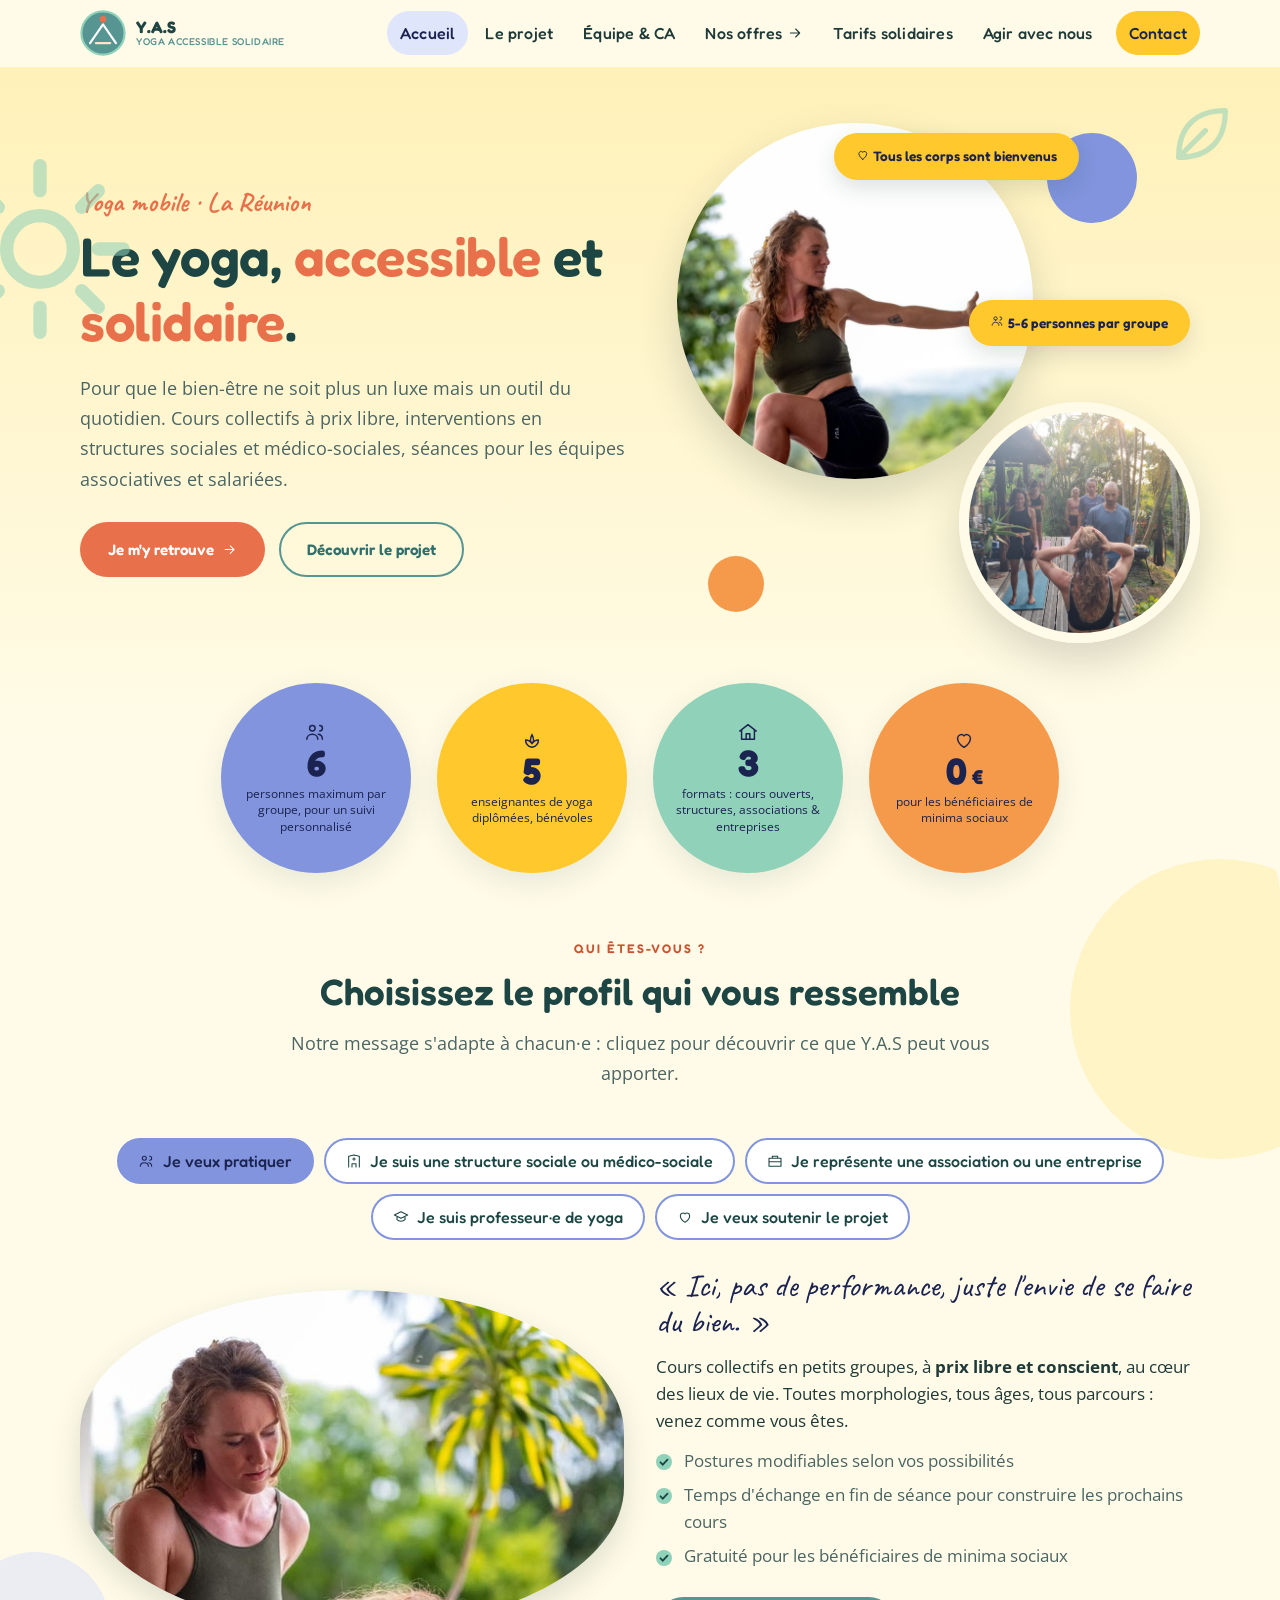
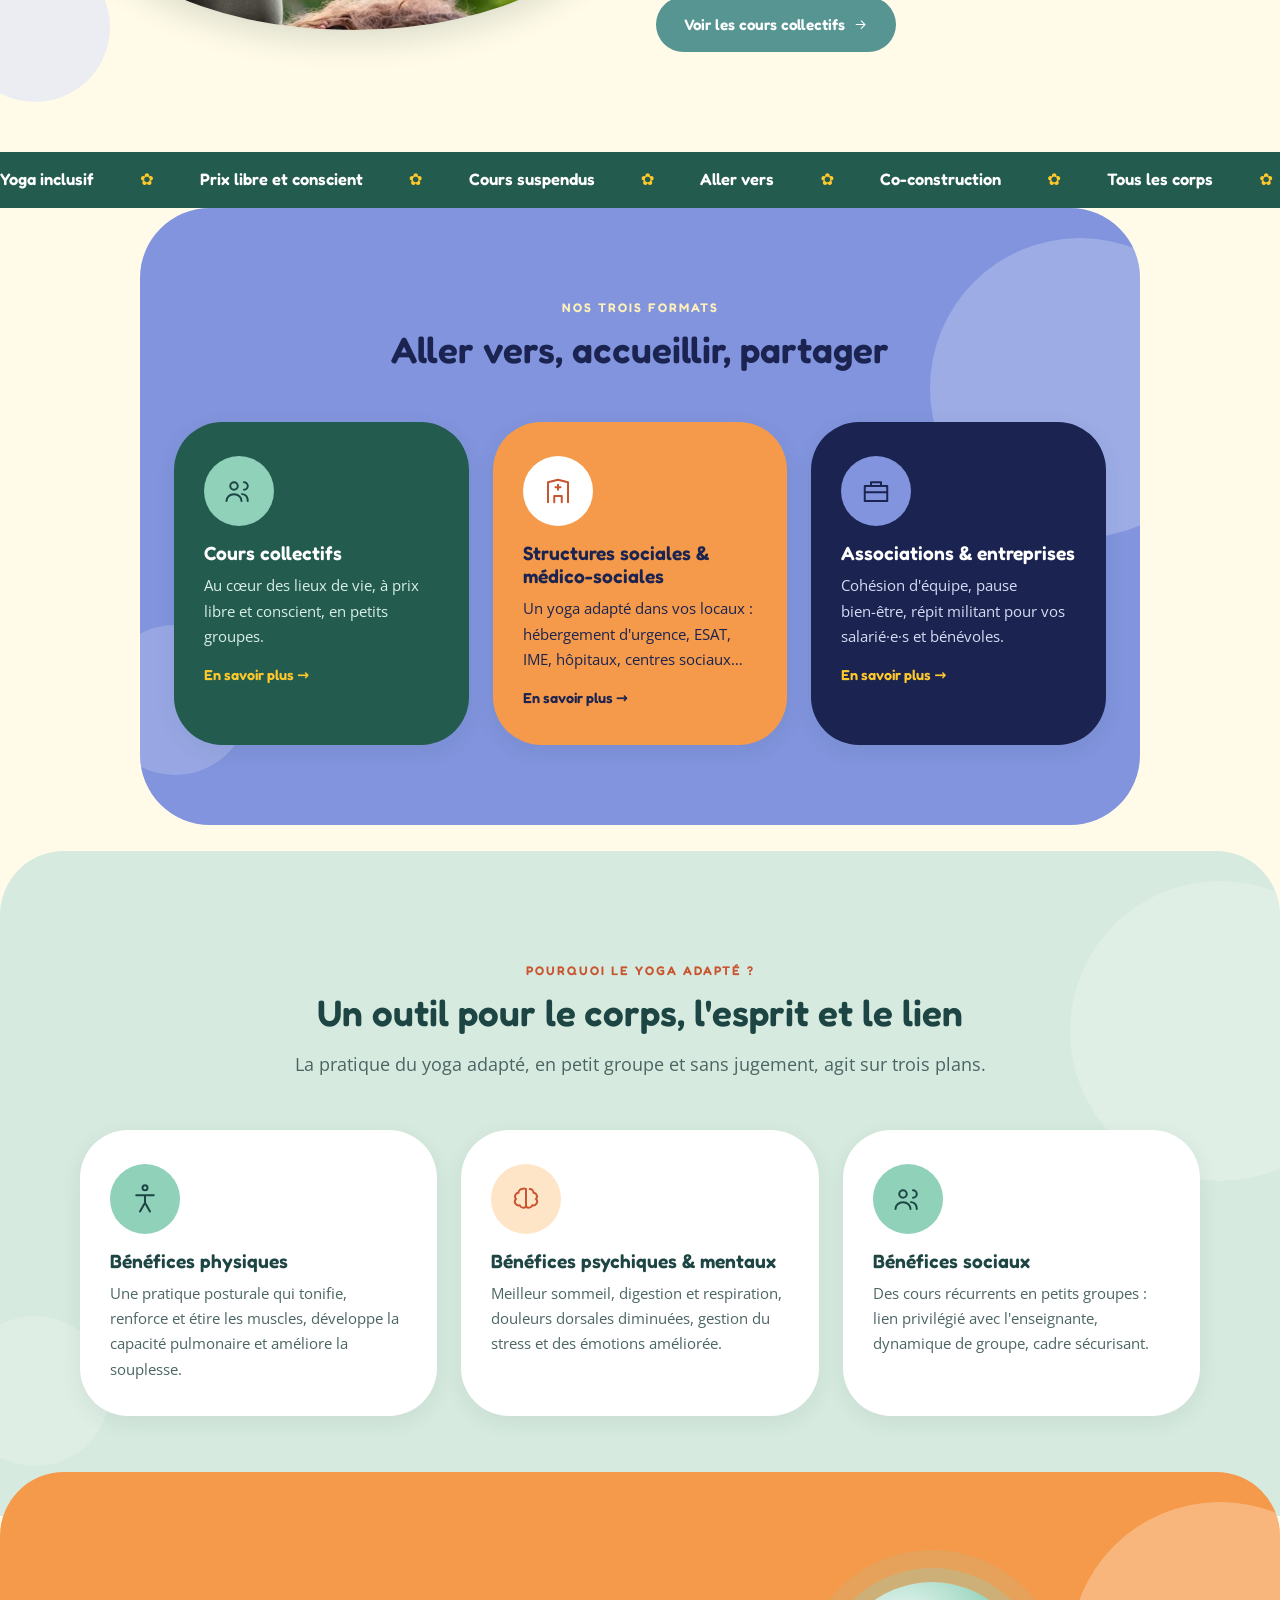
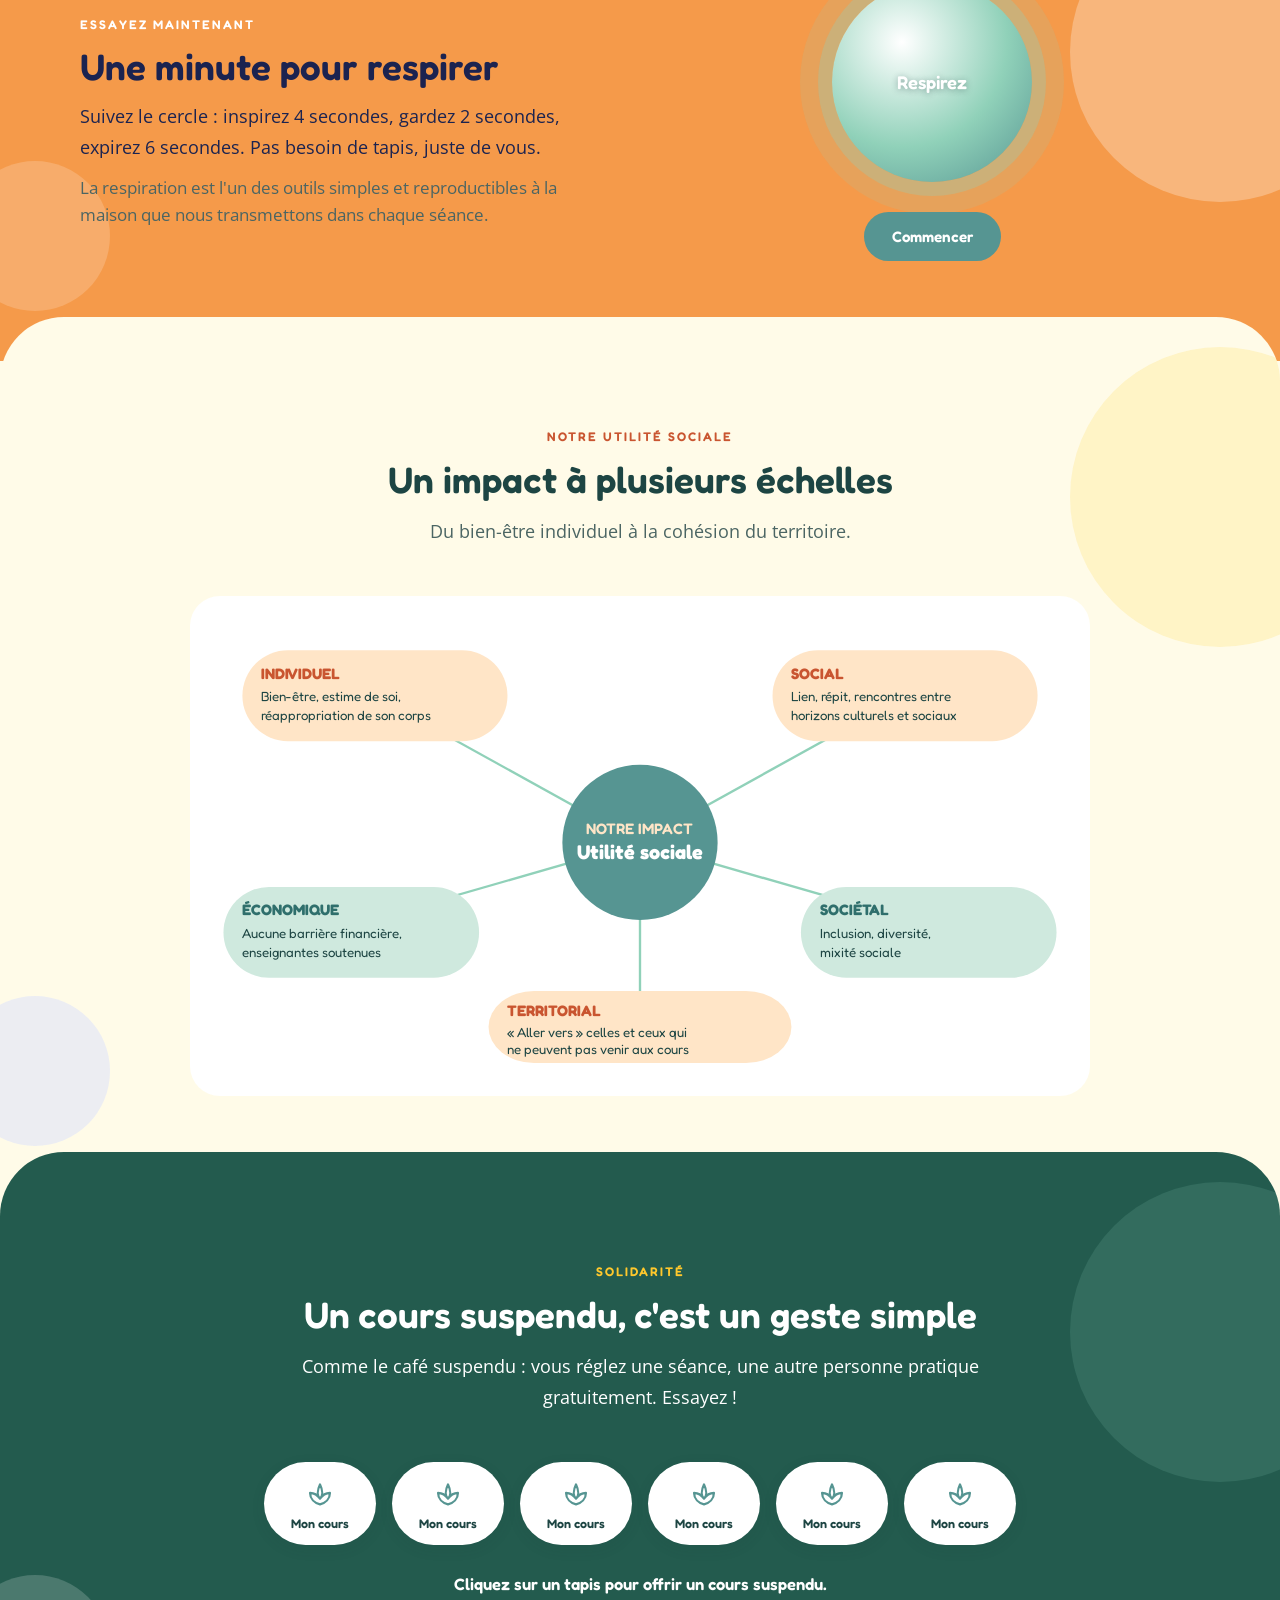
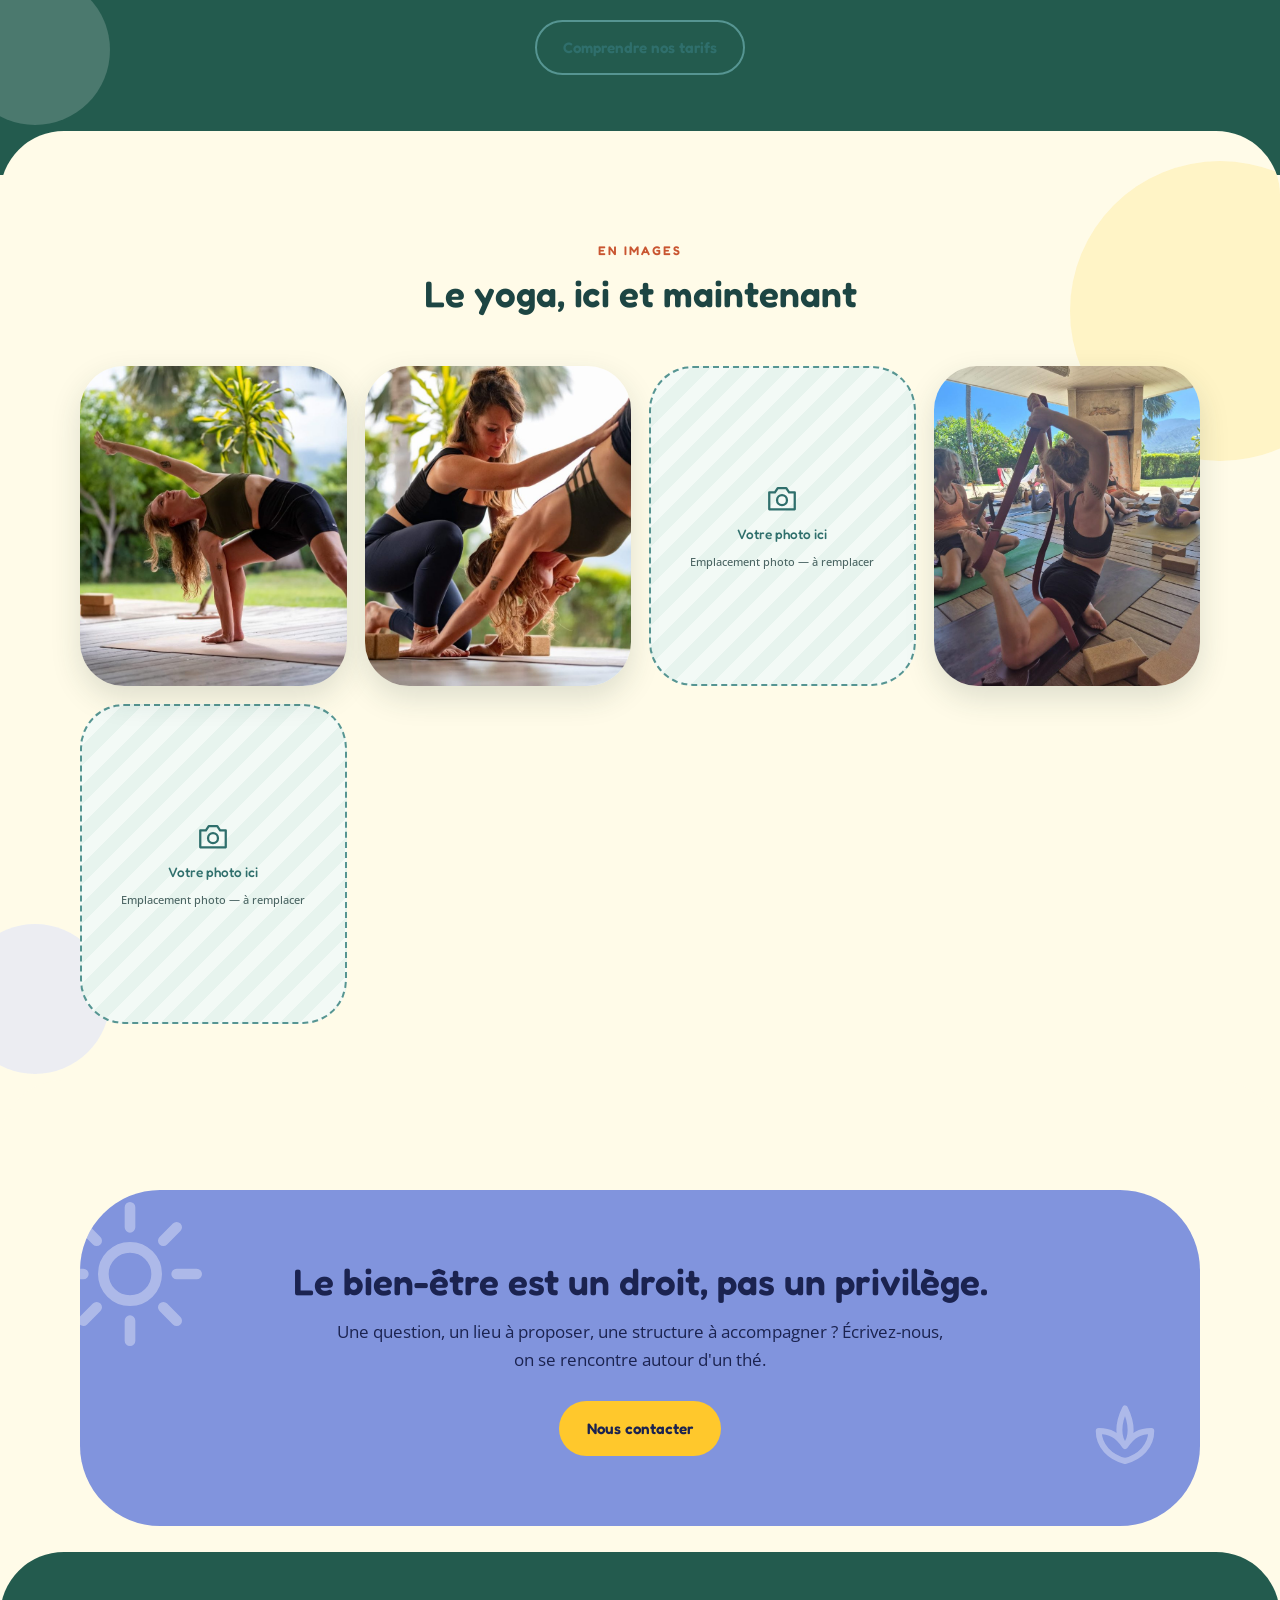
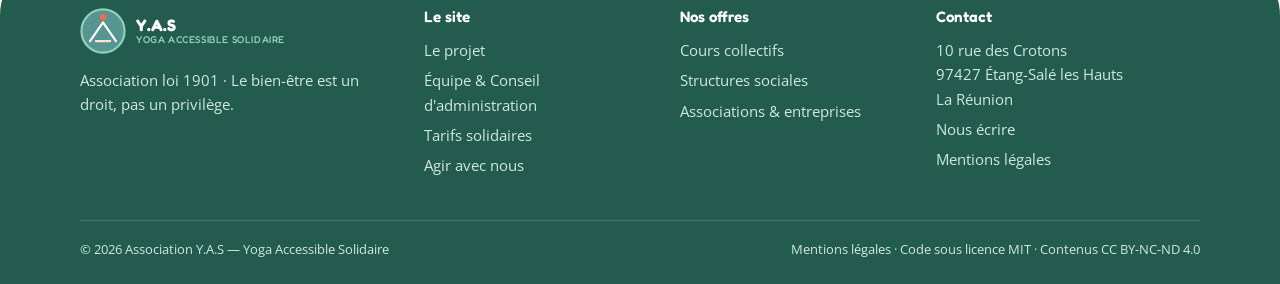
==== commit 7b64c6f8: "Refonte visuelle : sections colorées, bulles rondes, police Fredoka Co-Authored-By: Claude Sonnet 5." ====
--- a/index.html
+++ b/index.html
@@ -8,8 +8,9 @@
 <meta name="theme-color" content="#569592">
 <link rel="icon" href="assets/favicon.svg" type="image/svg+xml">
 <link rel="preconnect" href="https://fonts.googleapis.com"><link rel="preconnect" href="https://fonts.gstatic.com" crossorigin>
-<link href="https://fonts.googleapis.com/css2?family=Caveat:wght@600;700&family=Open+Sans:wght@400;600&family=Poppins:wght@500;600;700&display=swap" rel="stylesheet">
+<link href="https://fonts.googleapis.com/css2?family=Caveat:wght@600;700&family=Open+Sans:wght@400;600&family=Fredoka:wght@400;500;600;700&display=swap" rel="stylesheet">
 <link rel="stylesheet" href="assets/style.css">
+<link rel="stylesheet" href="assets/v2.css">
 </head>
 <body>
 <svg width="0" height="0" style="position:absolute" aria-hidden="true"><symbol id="i-lotus" viewBox="0 0 24 24"><path d="M12 20c-4-1-7-4-7-8 3 0 5 1 7 4 2-3 4-4 7-4 0 4-3 7-7 8Z M12 16c-2-2-2-6 0-10 2 4 2 8 0 10Z"/></symbol><symbol id="i-heart" viewBox="0 0 24 24"><path d="M12 20s-7-4.4-7-10a4 4 0 0 1 7-2.5A4 4 0 0 1 19 10c0 5.6-7 10-7 10Z"/></symbol><symbol id="i-users" viewBox="0 0 24 24"><path d="M8 11a3 3 0 1 0 0-6 3 3 0 0 0 0 6Z M2 20c0-3 2.5-5.5 6-5.5s6 2.5 6 5.5 M16 11a3 3 0 1 0 0-6 M14.5 14.5c2.8.3 4.5 2.5 4.5 5.5"/></symbol><symbol id="i-leaf" viewBox="0 0 24 24"><path d="M5 19c0-9 5-14 14-14 0 9-5 14-14 14Z M5 19l8-8"/></symbol><symbol id="i-sun" viewBox="0 0 24 24"><path d="M12 16a4 4 0 1 0 0-8 4 4 0 0 0 0 8Z M12 2v3 M12 19v3 M2 12h3 M19 12h3 M5 5l2 2 M17 17l2 2 M19 5l-2 2 M7 17l-2 2"/></symbol><symbol id="i-moon" viewBox="0 0 24 24"><path d="M20 14A8 8 0 1 1 10 4a6 6 0 0 0 10 10Z"/></symbol><symbol id="i-chair" viewBox="0 0 24 24"><path d="M7 3v10h10 M7 13v8 M17 13v8 M5 21h4 M15 21h4 M7 8h5"/></symbol><symbol id="i-home" viewBox="0 0 24 24"><path d="M3 11l9-7 9 7 M5 10v10h14V10 M10 20v-6h4v6"/></symbol><symbol id="i-hospital" viewBox="0 0 24 24"><path d="M4 21V5l8-2 8 2v16 M9 21v-5h6v5 M12 7v4 M10 9h4"/></symbol><symbol id="i-shield" viewBox="0 0 24 24"><path d="M12 3 4 6v6c0 5 3.5 8 8 9 4.5-1 8-4 8-9V6l-8-3Z"/></symbol><symbol id="i-pin" viewBox="0 0 24 24"><path d="M12 21s-6-5.5-6-11a6 6 0 0 1 12 0c0 5.5-6 11-6 11Z M12 12a2 2 0 1 0 0-4 2 2 0 0 0 0 4Z"/></symbol><symbol id="i-mail" viewBox="0 0 24 24"><path d="M3 6h18v12H3z M3 7l9 6 9-6"/></symbol><symbol id="i-phone" viewBox="0 0 24 24"><path d="M5 4h4l2 5-2.5 1.5a11 11 0 0 0 5 5L15 13l5 2v4a2 2 0 0 1-2 2A15 15 0 0 1 3 6a2 2 0 0 1 2-2Z"/></symbol><symbol id="i-coin" viewBox="0 0 24 24"><path d="M12 21a9 9 0 1 0 0-18 9 9 0 0 0 0 18Z M12 7v10 M9 10h6 M9 14h6"/></symbol><symbol id="i-handshake" viewBox="0 0 24 24"><path d="M2 12l5-5 4 3 4-3 5 5-6 6-3-2-3 2z"/></symbol><symbol id="i-gift" viewBox="0 0 24 24"><path d="M4 10h16v10H4z M3 7h18v3H3z M12 7v13 M12 7C9 7 8 3 11 3c2 0 1 4 1 4Zm0 0c3 0 4-4 1-4-2 0-1 4-1 4Z"/></symbol><symbol id="i-sprout" viewBox="0 0 24 24"><path d="M12 21v-9 M12 12c0-4-3-6-7-6 0 4 3 6 7 6Z M12 14c0-3 2-5 6-5 0 3-2 5-6 5Z"/></symbol><symbol id="i-wave" viewBox="0 0 24 24"><path d="M2 10c3-5 5-5 8 0s5 5 8 0l4-2 M2 17c3-5 5-5 8 0s5 5 8 0"/></symbol><symbol id="i-grad" viewBox="0 0 24 24"><path d="M2 9l10-5 10 5-10 5z M6 11v5c3 3 9 3 12 0v-5"/></symbol><symbol id="i-brief" viewBox="0 0 24 24"><path d="M3 8h18v12H3z M8 8V5h8v3 M3 13h18"/></symbol><symbol id="i-cal" viewBox="0 0 24 24"><path d="M4 6h16v14H4z M4 10h16 M8 3v4 M16 3v4"/></symbol><symbol id="i-chat" viewBox="0 0 24 24"><path d="M4 5h16v11H9l-5 4z"/></symbol><symbol id="i-lock" viewBox="0 0 24 24"><path d="M6 11h12v9H6z M8 11V8a4 4 0 0 1 8 0v3"/></symbol><symbol id="i-clock" viewBox="0 0 24 24"><path d="M12 21a9 9 0 1 0 0-18 9 9 0 0 0 0 18Z M12 7v5l3 2"/></symbol><symbol id="i-camera" viewBox="0 0 24 24"><path d="M3 8h4l2-3h6l2 3h4v12H3z M12 17a3.5 3.5 0 1 0 0-7 3.5 3.5 0 0 0 0 7Z"/></symbol><symbol id="i-scale" viewBox="0 0 24 24"><path d="M12 3v18 M5 21h14 M4 7h16"/></symbol><symbol id="i-arrow" viewBox="0 0 24 24"><path d="M5 12h14 M13 6l6 6-6 6"/></symbol><symbol id="i-star" viewBox="0 0 24 24"><path d="M12 3l2.7 5.6 6.1.9-4.4 4.3 1 6.1L12 17l-5.4 2.9 1-6.1L3.2 9.5l6.1-.9z"/></symbol><symbol id="i-mega" viewBox="0 0 24 24"><path d="M3 10v4h4l8 5V5L7 10z M18 9a4 4 0 0 1 0 6"/></symbol><symbol id="i-body" viewBox="0 0 24 24"><path d="M12 5a2 2 0 1 0 0-4 2 2 0 0 0 0 4Z M5 9h14 M12 9v6 M8 22l4-7 4 7"/></symbol><symbol id="i-brain" viewBox="0 0 24 24"><path d="M9 4a3 3 0 0 0-3 3 3 3 0 0 0-2 5 3 3 0 0 0 3 5 3 3 0 0 0 5 1V4a3 3 0 0 0-3 0Z M15 4a3 3 0 0 1 3 3 3 3 0 0 1 2 5 3 3 0 0 1-3 5 3 3 0 0 1-5 1"/></symbol><symbol id="i-globe" viewBox="0 0 24 24"><path d="M12 21a9 9 0 1 0 0-18 9 9 0 0 0 0 18Z M3 12h18 M12 3c3 3 3 15 0 18 M12 3c-3 3-3 15 0 18"/></symbol><symbol id="i-book" viewBox="0 0 24 24"><path d="M4 4h7a2 2 0 0 1 2 2v14a2 2 0 0 0-2-2H4z M20 4h-7"/></symbol><symbol id="i-doc" viewBox="0 0 24 24"><path d="M6 3h9l4 4v14H6z M14 3v5h5 M9 13h6 M9 17h6"/></symbol><symbol id="i-link" viewBox="0 0 24 24"><path d="M10 14a4 4 0 0 0 5.7 0l3-3a4 4 0 0 0-5.7-5.7l-1 1 M14 10a4 4 0 0 0-5.7 0l-3 3a4 4 0 0 0 5.7 5.7l1-1"/></symbol></svg>
@@ -37,7 +38,7 @@
 <div class="stat"><svg class="ico" viewBox="0 0 24 24" aria-hidden="true"><use href="#i-heart"/></svg><div class="n"><span data-count="0">0</span><small> €</small></div><p>pour les bénéficiaires de minima sociaux</p></div>
 </div></div>
 
-<section class="section" id="profils"><div class="container">
+<section class="section s-butter" id="profils"><div class="container">
 <div class="sec-head reveal center"><span class="eyebrow">Qui êtes-vous ?</span><h2>Choisissez le profil qui vous ressemble</h2><p class=lead>Notre message s'adapte à chacun·e : cliquez pour découvrir ce que Y.A.S peut vous apporter.</p></div>
 <div data-tabs class="reveal"><div class="tabs"><button class="tab" data-t="t-eleve"><svg class="ico" viewBox="0 0 24 24" aria-hidden="true"><use href="#i-users"/></svg> Je veux pratiquer</button><button class="tab" data-t="t-struct"><svg class="ico" viewBox="0 0 24 24" aria-hidden="true"><use href="#i-hospital"/></svg> Je suis une structure sociale ou médico-sociale</button><button class="tab" data-t="t-ent"><svg class="ico" viewBox="0 0 24 24" aria-hidden="true"><use href="#i-brief"/></svg> Je représente une association ou une entreprise</button><button class="tab" data-t="t-ens"><svg class="ico" viewBox="0 0 24 24" aria-hidden="true"><use href="#i-grad"/></svg> Je suis professeur·e de yoga</button><button class="tab" data-t="t-don"><svg class="ico" viewBox="0 0 24 24" aria-hidden="true"><use href="#i-heart"/></svg> Je veux soutenir le projet</button></div><div class="panel" id="t-eleve"><div class="photo leaf" style="height:340px"><img src="assets/images/posture-assise.jpg" alt="" loading="lazy" style="object-position:center 30%"></div>
 <div><p class="quote">« Ici, pas de performance, juste l'envie de se faire du bien. »</p><p style="margin-top:14px">Cours collectifs en petits groupes, à <b>prix libre et conscient</b>, au cœur des lieux de vie. Toutes morphologies, tous âges, tous parcours : venez comme vous êtes.</p><ul class="ticks"><li>Postures modifiables selon vos possibilités</li><li>Temps d'échange en fin de séance pour construire les prochains cours</li><li>Gratuité pour les bénéficiaires de minima sociaux</li></ul><div class="btn-row"><a class="btn btn-teal" href="cours-collectifs.html">Voir les cours collectifs <svg class="ico" viewBox="0 0 24 24" aria-hidden="true"><use href="#i-arrow"/></svg></a></div></div></div><div class="panel" id="t-struct"><div class="photo leaf" style="height:340px"><img src="assets/images/posture-accompagnee.jpg" alt="" loading="lazy" style="object-position:center 30%"></div>
@@ -48,15 +49,15 @@
 
 <div class="marquee" aria-hidden="true"><div class="marquee-in"><span>Yoga inclusif</span><span>Prix libre et conscient</span><span>Cours suspendus</span><span>Aller vers</span><span>Co-construction</span><span>Tous les corps</span><span>Yoga inclusif</span><span>Prix libre et conscient</span><span>Cours suspendus</span><span>Aller vers</span><span>Co-construction</span><span>Tous les corps</span><span>Yoga inclusif</span><span>Prix libre et conscient</span><span>Cours suspendus</span><span>Aller vers</span><span>Co-construction</span><span>Tous les corps</span><span>Yoga inclusif</span><span>Prix libre et conscient</span><span>Cours suspendus</span><span>Aller vers</span><span>Co-construction</span><span>Tous les corps</span></div></div>
 
-<section class="section"><div class="container">
+<section class="section s-violet"><div class="container">
 <div class="sec-head reveal center"><span class="eyebrow">Nos trois formats</span><h2>Aller vers, accueillir, partager</h2></div>
 <div class="cards">
-<div class="card reveal"><div class="ico-wrap"><svg class="ico" viewBox="0 0 24 24" aria-hidden="true"><use href="#i-users"/></svg></div><h3>Cours collectifs</h3><p>Au cœur des lieux de vie, à prix libre et conscient, en petits groupes.</p><a class="more" href="cours-collectifs.html">En savoir plus →</a></div>
-<div class="card peach reveal"><div class="ico-wrap"><svg class="ico" viewBox="0 0 24 24" aria-hidden="true"><use href="#i-hospital"/></svg></div><h3>Structures sociales &amp; médico-sociales</h3><p>Un yoga adapté dans vos locaux : hébergement d'urgence, ESAT, IME, hôpitaux, centres sociaux…</p><a class="more" href="structures.html">En savoir plus →</a></div>
-<div class="card reveal"><div class="ico-wrap"><svg class="ico" viewBox="0 0 24 24" aria-hidden="true"><use href="#i-brief"/></svg></div><h3>Associations &amp; entreprises</h3><p>Cohésion d'équipe, pause bien-être, répit militant pour vos salarié·e·s et bénévoles.</p><a class="more" href="entreprises-associations.html">En savoir plus →</a></div>
+<div class="card c-green reveal"><div class="ico-wrap"><svg class="ico" viewBox="0 0 24 24" aria-hidden="true"><use href="#i-users"/></svg></div><h3>Cours collectifs</h3><p>Au cœur des lieux de vie, à prix libre et conscient, en petits groupes.</p><a class="more" href="cours-collectifs.html">En savoir plus →</a></div>
+<div class="card c-orange reveal"><div class="ico-wrap"><svg class="ico" viewBox="0 0 24 24" aria-hidden="true"><use href="#i-hospital"/></svg></div><h3>Structures sociales &amp; médico-sociales</h3><p>Un yoga adapté dans vos locaux : hébergement d'urgence, ESAT, IME, hôpitaux, centres sociaux…</p><a class="more" href="structures.html">En savoir plus →</a></div>
+<div class="card c-indigo reveal"><div class="ico-wrap"><svg class="ico" viewBox="0 0 24 24" aria-hidden="true"><use href="#i-brief"/></svg></div><h3>Associations &amp; entreprises</h3><p>Cohésion d'équipe, pause bien-être, répit militant pour vos salarié·e·s et bénévoles.</p><a class="more" href="entreprises-associations.html">En savoir plus →</a></div>
 </div></div></section>
 
-<section class="section alt"><div class="container">
+<section class="section s-palegreen"><div class="container">
 <div class="sec-head reveal center"><span class="eyebrow">Pourquoi le yoga adapté ?</span><h2>Un outil pour le corps, l'esprit et le lien</h2><p class=lead>La pratique du yoga adapté, en petit groupe et sans jugement, agit sur trois plans.</p></div>
 <div class="cards">
 <div class="card reveal"><div class="ico-wrap"><svg class="ico" viewBox="0 0 24 24" aria-hidden="true"><use href="#i-body"/></svg></div><h3>Bénéfices physiques</h3><p>Une pratique posturale qui tonifie, renforce et étire les muscles, développe la capacité pulmonaire et améliore la souplesse.</p></div>
@@ -64,27 +65,27 @@
 <div class="card reveal"><div class="ico-wrap"><svg class="ico" viewBox="0 0 24 24" aria-hidden="true"><use href="#i-users"/></svg></div><h3>Bénéfices sociaux</h3><p>Des cours récurrents en petits groupes : lien privilégié avec l'enseignante, dynamique de groupe, cadre sécurisant.</p></div>
 </div></div></section>
 
-<section class="section"><div class="container split">
+<section class="section s-orange"><div class="container split">
 <div class="reveal"><span class="eyebrow">Essayez maintenant</span><h2>Une minute pour respirer</h2><p class="lead" style="margin-top:12px">Suivez le cercle : inspirez 4 secondes, gardez 2 secondes, expirez 6 secondes. Pas besoin de tapis, juste de vous.</p><p style="margin-top:12px;color:var(--ink-soft)">La respiration est l'un des outils simples et reproductibles à la maison que nous transmettons dans chaque séance.</p></div>
 <div class="breath reveal"><div class="breath-orb" id="orb"><span>Respirez</span></div><button class="btn btn-teal" id="breathBtn" type="button">Commencer</button></div></div></section>
 
-<section class="section teal"><div class="container">
+<section class="section s-butter"><div class="container">
 <div class="sec-head reveal center"><span class="eyebrow">Notre utilité sociale</span><h2>Un impact à plusieurs échelles</h2><p class=lead>Du bien-être individuel à la cohésion du territoire.</p></div>
 <div class="impact" style="background:#fff;border-radius:30px;padding:24px"><svg viewBox="0 0 900 470" role="img" aria-label="Schéma de l'utilité sociale du yoga solidaire">
 <g class="lnks"><path class="lnk" d="M450 235 L170 80"/><path class="lnk" d="M450 235 L730 80"/><path class="lnk" d="M450 235 L120 330"/><path class="lnk" d="M450 235 L780 330"/><path class="lnk" d="M450 235 L450 420"/></g>
 <g class="node hub"><circle cx="450" cy="235" r="82" fill="#569592"/><text x="450" y="226" text-anchor="middle" fill="#ffe5c7" font-size="16" font-weight="600">NOTRE IMPACT</text><text x="450" y="252" text-anchor="middle" fill="#fff" font-size="21" font-weight="700">Utilité sociale</text></g>
-<g class="node"><rect x="30" y="32" width="280" height="96" rx="28" fill="#ffe5c7"/><text x="50" y="62" fill="#c95530" font-size="16" font-weight="700">INDIVIDUEL</text><text x="50" y="86" fill="#1d4543" font-size="14">Bien-être, estime de soi,</text><text x="50" y="106" fill="#1d4543" font-size="14">réappropriation de son corps</text></g>
-<g class="node"><rect x="590" y="32" width="280" height="96" rx="28" fill="#ffe5c7"/><text x="610" y="62" fill="#c95530" font-size="16" font-weight="700">SOCIAL</text><text x="610" y="86" fill="#1d4543" font-size="14">Lien, répit, rencontres entre</text><text x="610" y="106" fill="#1d4543" font-size="14">horizons culturels et sociaux</text></g>
-<g class="node"><rect x="10" y="282" width="270" height="96" rx="28" fill="#cfe9de"/><text x="30" y="312" fill="#2f6f6c" font-size="16" font-weight="700">ÉCONOMIQUE</text><text x="30" y="336" fill="#1d4543" font-size="14">Aucune barrière financière,</text><text x="30" y="356" fill="#1d4543" font-size="14">enseignantes soutenues</text></g>
-<g class="node"><rect x="620" y="282" width="270" height="96" rx="28" fill="#cfe9de"/><text x="640" y="312" fill="#2f6f6c" font-size="16" font-weight="700">SOCIÉTAL</text><text x="640" y="336" fill="#1d4543" font-size="14">Inclusion, diversité,</text><text x="640" y="356" fill="#1d4543" font-size="14">mixité sociale</text></g>
-<g class="node"><rect x="290" y="392" width="320" height="76" rx="28" fill="#ffe5c7"/><text x="310" y="418" fill="#c95530" font-size="16" font-weight="700">TERRITORIAL</text><text x="310" y="440" fill="#1d4543" font-size="14">« Aller vers » celles et ceux qui</text><text x="310" y="458" fill="#1d4543" font-size="14">ne peuvent pas venir aux cours</text></g></svg></div></div></section>
+<g class="node"><rect x="30" y="32" width="280" height="96" rx="48" fill="#ffe5c7"/><text x="50" y="62" fill="#c95530" font-size="16" font-weight="700">INDIVIDUEL</text><text x="50" y="86" fill="#1d4543" font-size="14">Bien-être, estime de soi,</text><text x="50" y="106" fill="#1d4543" font-size="14">réappropriation de son corps</text></g>
+<g class="node"><rect x="590" y="32" width="280" height="96" rx="48" fill="#ffe5c7"/><text x="610" y="62" fill="#c95530" font-size="16" font-weight="700">SOCIAL</text><text x="610" y="86" fill="#1d4543" font-size="14">Lien, répit, rencontres entre</text><text x="610" y="106" fill="#1d4543" font-size="14">horizons culturels et sociaux</text></g>
+<g class="node"><rect x="10" y="282" width="270" height="96" rx="48" fill="#cfe9de"/><text x="30" y="312" fill="#2f6f6c" font-size="16" font-weight="700">ÉCONOMIQUE</text><text x="30" y="336" fill="#1d4543" font-size="14">Aucune barrière financière,</text><text x="30" y="356" fill="#1d4543" font-size="14">enseignantes soutenues</text></g>
+<g class="node"><rect x="620" y="282" width="270" height="96" rx="48" fill="#cfe9de"/><text x="640" y="312" fill="#2f6f6c" font-size="16" font-weight="700">SOCIÉTAL</text><text x="640" y="336" fill="#1d4543" font-size="14">Inclusion, diversité,</text><text x="640" y="356" fill="#1d4543" font-size="14">mixité sociale</text></g>
+<g class="node"><rect x="290" y="392" width="320" height="76" rx="48" fill="#ffe5c7"/><text x="310" y="418" fill="#c95530" font-size="16" font-weight="700">TERRITORIAL</text><text x="310" y="440" fill="#1d4543" font-size="14">« Aller vers » celles et ceux qui</text><text x="310" y="458" fill="#1d4543" font-size="14">ne peuvent pas venir aux cours</text></g></svg></div></div></section>
 
-<section class="section"><div class="container">
+<section class="section s-deepgreen"><div class="container">
 <div class="sec-head reveal center"><span class="eyebrow">Solidarité</span><h2>Un cours suspendu, c'est un geste simple</h2><p class=lead>Comme le café suspendu : vous réglez une séance, une autre personne pratique gratuitement. Essayez !</p></div>
 <div class="mats reveal"><button class="mat" type="button"><svg class="ico" viewBox="0 0 24 24" aria-hidden="true"><use href="#i-lotus"/></svg><span>Mon cours</span></button><button class="mat" type="button"><svg class="ico" viewBox="0 0 24 24" aria-hidden="true"><use href="#i-lotus"/></svg><span>Mon cours</span></button><button class="mat" type="button"><svg class="ico" viewBox="0 0 24 24" aria-hidden="true"><use href="#i-lotus"/></svg><span>Mon cours</span></button><button class="mat" type="button"><svg class="ico" viewBox="0 0 24 24" aria-hidden="true"><use href="#i-lotus"/></svg><span>Mon cours</span></button><button class="mat" type="button"><svg class="ico" viewBox="0 0 24 24" aria-hidden="true"><use href="#i-lotus"/></svg><span>Mon cours</span></button><button class="mat" type="button"><svg class="ico" viewBox="0 0 24 24" aria-hidden="true"><use href="#i-lotus"/></svg><span>Mon cours</span></button></div>
 <p class="mats-msg" id="matsMsg"></p><div class="center"><a class="btn btn-out" href="tarifs.html">Comprendre nos tarifs</a></div></div></section>
 
-<section class="section alt"><div class="container">
+<section class="section s-butter"><div class="container">
 <div class="sec-head reveal center"><span class="eyebrow">En images</span><h2>Le yoga, ici et maintenant</h2></div>
 <div class="gallery reveal">
 <div class="photo"><img src="assets/images/posture-triangle.jpg" alt="Posture du triangle en extérieur" loading="lazy"></div>
@@ -92,7 +93,7 @@
 <div class="slot "><svg class="ico" viewBox="0 0 24 24" aria-hidden="true"><use href="#i-camera"/></svg><span>Votre photo ici</span><small>Emplacement photo — à remplacer</small></div>
 <div class="photo"><img src="assets/images/posture-sangle.jpg" alt="Étirement avec sangle et briques de liège" loading="lazy"></div>
 <div class="slot "><svg class="ico" viewBox="0 0 24 24" aria-hidden="true"><use href="#i-camera"/></svg><span>Votre photo ici</span><small>Emplacement photo — à remplacer</small></div></div></div></section>
-<section class="section"><div class="container"><div class="cta-band reveal"><span class="deco spin" style="left:-30px;top:-30px;font-size:160px"><svg class="ico" viewBox="0 0 24 24" aria-hidden="true"><use href="#i-sun"/></svg></span><span class="deco" style="right:30px;bottom:10px;font-size:90px"><svg class="ico" viewBox="0 0 24 24" aria-hidden="true"><use href="#i-lotus"/></svg></span>
+<section class="section s-cta"><div class="container"><div class="cta-band reveal"><span class="deco spin" style="left:-30px;top:-30px;font-size:160px"><svg class="ico" viewBox="0 0 24 24" aria-hidden="true"><use href="#i-sun"/></svg></span><span class="deco" style="right:30px;bottom:10px;font-size:90px"><svg class="ico" viewBox="0 0 24 24" aria-hidden="true"><use href="#i-lotus"/></svg></span>
 <h2>Le bien-être est un droit, pas un privilège.</h2><p>Une question, un lieu à proposer, une structure à accompagner ? Écrivez-nous, on se rencontre autour d'un thé.</p><div class="btn-row" style="justify-content:center"><a class="btn btn-coral" href="contact.html">Nous contacter</a></div></div></div></section>
 
 <footer class="ftr"><div class="container"><div class="ftr-grid">
--- a/assets/v2.css
+++ b/assets/v2.css
@@ -0,0 +1,74 @@
+/* ===================== v2 : sections colorées, bulles rondes (esprit NOUR) ===================== */
+:root{--cream:#fffbe8;--violet:#8194dd;--violet-200:#dfe5fa;--indigo:#1b2350;--butter:#fff1b8;--yellow:#ffc82c;--orange:#f59a4a;--orange-200:#ffe0c2;--green-deep:#235b4e;--green-pale:#d6eadf;
+  --fH:'Fredoka','Baloo 2','Trebuchet MS',system-ui,sans-serif}
+body{background:var(--cream)}
+h1,h2,h3,h4{font-weight:600}
+.nav a,.nav-drop-btn{font-size:1rem;letter-spacing:.2px}
+.nav a.cta{background:var(--yellow);color:var(--indigo)}.nav a.cta:hover{background:#ffb800}
+.nav a.active,.nav-drop-btn.active{background:var(--violet-200);color:var(--indigo)}
+.hdr{background:rgba(255,251,232,.95)}
+/* sections qui se chevauchent, angles très arrondis */
+.section{margin-top:-44px;padding:110px 0 100px;border-radius:64px 64px 0 0;overflow:hidden}
+.section>.container{position:relative;z-index:1}
+.section::before,.section::after{content:"";position:absolute;border-radius:50%;pointer-events:none;z-index:0}
+.section::before{width:300px;height:300px;right:-90px;top:30px;background:rgba(255,255,255,.22)}
+.section::after{width:150px;height:150px;left:-40px;bottom:50px;background:rgba(255,255,255,.18)}
+.s-butter{background:var(--cream)}
+.s-butter::before{background:var(--butter);opacity:.7}.s-butter::after{background:var(--violet-200);opacity:.6}
+.s-violet{background:var(--violet);color:var(--indigo);width:min(96%,1000px);margin:0 auto 70px;border-radius:70px;padding:90px 0 80px}
+.s-violet .container{padding:0 34px}
+.s-violet h2,.s-violet .lead,.s-violet .ticks li,.s-violet .split>div>p,.s-violet .center>p{color:var(--indigo)}
+.s-violet .eyebrow{color:#fff1b8}
+.s-violet .btn-out{border-color:var(--indigo);color:var(--indigo)}
+.s-palegreen{background:var(--green-pale)}
+.s-orange{background:var(--orange);color:var(--indigo)}
+.s-orange h2,.s-orange .lead,.s-orange .ticks li,.s-orange .split>div>p{color:var(--indigo)}
+.s-orange .eyebrow{color:#fff}.s-orange::before{background:rgba(255,255,255,.28)}
+.s-deepgreen{background:var(--green-deep);color:#fff}
+.s-deepgreen h2,.s-deepgreen h3.center,.s-deepgreen .lead{color:#fff}.s-deepgreen .eyebrow{color:var(--yellow)}.s-deepgreen .ticks li{color:#e4f4ec}
+.s-deepgreen::before{background:rgba(144,209,185,.15)}
+.s-cta{background:var(--cream);padding-bottom:70px}
+.s-cta::before,.s-cta::after{display:none}
+.sec-head{margin-bottom:50px}
+.eyebrow{color:var(--coral-700)}
+/* bulles rondes */
+.hero{background:linear-gradient(180deg,var(--butter),var(--cream));padding-bottom:110px}
+.hero-photos{height:520px}
+.blob.b1{width:68%;height:auto;aspect-ratio:1;border-radius:50%;left:0;top:0;animation:none}
+.blob.b2{width:46%;height:auto;aspect-ratio:1;border-radius:50%;right:0;bottom:0;border:10px solid var(--cream);animation:none}
+.hero-photos::before,.hero-photos::after{content:"";position:absolute;border-radius:50%}
+.hero-photos::before{width:90px;height:90px;background:var(--violet);right:12%;top:2%;animation:float 6s ease-in-out infinite}
+.hero-photos::after{width:56px;height:56px;background:var(--orange);left:6%;bottom:6%;animation:float 5s ease-in-out infinite -1s}
+.bubble-float{border-radius:999px;padding:12px 22px;background:var(--yellow);color:var(--indigo)}
+.page-hero{background:var(--butter);padding-bottom:100px}
+.page-hero::before,.page-hero::after{content:"";position:absolute;border-radius:50%}
+.page-hero::before{width:280px;height:280px;background:var(--violet);opacity:.35;right:-70px;top:-90px}
+.page-hero::after{width:140px;height:140px;background:var(--orange);opacity:.4;left:44%;bottom:-50px}
+.card{border-radius:48px;padding:34px 30px}
+.card .ico-wrap{border-radius:50%;width:70px;height:70px}
+.card.c-violet{background:var(--violet)}.card.c-violet h3,.card.c-violet p,.card.c-violet .more{color:var(--indigo)}.card.c-violet .ico-wrap{background:#fff}
+.card.c-orange{background:var(--orange)}.card.c-orange h3,.card.c-orange p,.card.c-orange .more{color:var(--indigo)}.card.c-orange .ico-wrap{background:#fff;color:var(--coral-700)}
+.card.c-green{background:var(--green-deep)}.card.c-green h3{color:#fff}.card.c-green p{color:#d9efe6}.card.c-green .more{color:var(--yellow)}.card.c-green .ico-wrap{background:var(--mint)}
+.stats{display:flex;flex-wrap:wrap;justify-content:center;gap:26px;margin-top:-70px}
+.stat{width:190px;height:190px;border-radius:50%;padding:18px;display:flex;flex-direction:column;align-items:center;justify-content:center}
+.stat:nth-child(1){background:var(--violet)}.stat:nth-child(2){background:var(--yellow)}.stat:nth-child(3){background:var(--mint)}.stat:nth-child(4){background:var(--orange)}
+.stat .n{color:var(--indigo);font-size:2.3rem}.stat p{color:var(--indigo);font-size:.76rem;margin-top:4px}.stat .ico{color:var(--indigo);font-size:22px;margin-bottom:2px}
+.bulle,.bulle.mint{border-radius:50px}
+.step{border-radius:50px;padding:30px 18px 24px}
+.mat{border-radius:50px;width:112px}
+.photo.leaf{border-radius:50%/42%}
+.photo.arch{border-radius:220px 220px 60px 60px}
+.photo,.slot,.slider-box,.tl-item{border-radius:44px}
+.person .avatar{border-radius:50%}
+.person:hover .avatar{transform:scale(1.06)}
+.panel .quote{color:var(--indigo)}
+.tab{border-color:var(--violet);font-weight:500;font-size:1rem}.tab.on{background:var(--violet);border-color:var(--violet);color:var(--indigo)}
+.cta-band{border-radius:80px;background:var(--violet);color:var(--indigo);padding:70px 44px}
+.cta-band h2,.cta-band p{color:var(--indigo)}.cta-band .deco{color:#fff;opacity:.35}
+.cta-band .btn-coral{background:var(--yellow);color:var(--indigo)}
+.marquee{background:var(--green-deep)}.marquee span::after{color:var(--yellow)}
+.chip{border-color:var(--violet)}
+.ftr{margin-top:-44px;border-radius:64px 64px 0 0;position:relative;background:var(--green-deep)}
+@media(max-width:1060px){.section{border-radius:44px 44px 0 0}.s-violet{border-radius:48px}}
+@media(max-width:560px){.s-violet .container{padding:0 20px}.stat{width:160px;height:160px}.stat .n{font-size:1.9rem}}
+.card.c-indigo{background:var(--indigo)}.card.c-indigo h3{color:#fff}.card.c-indigo p{color:#d6dcf5}.card.c-indigo .more{color:var(--yellow)}.card.c-indigo .ico-wrap{background:var(--violet);color:var(--indigo)}
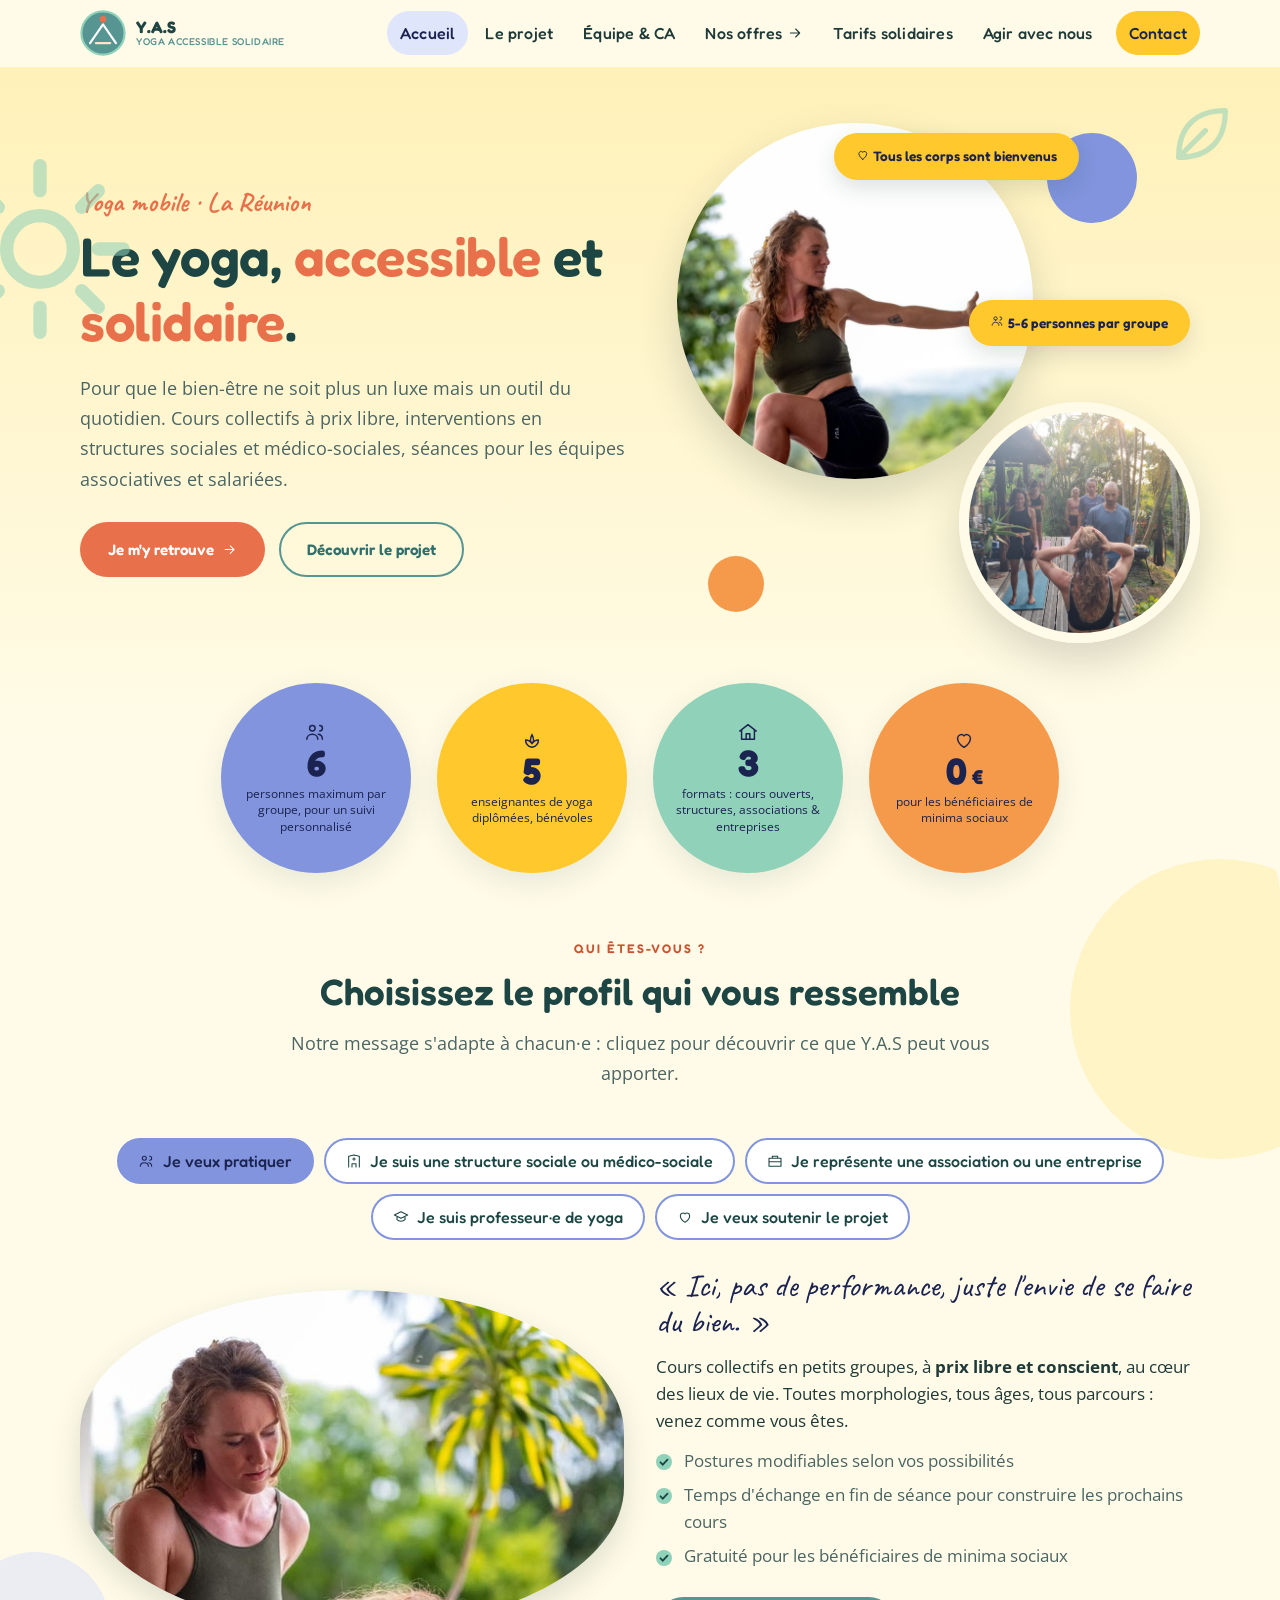
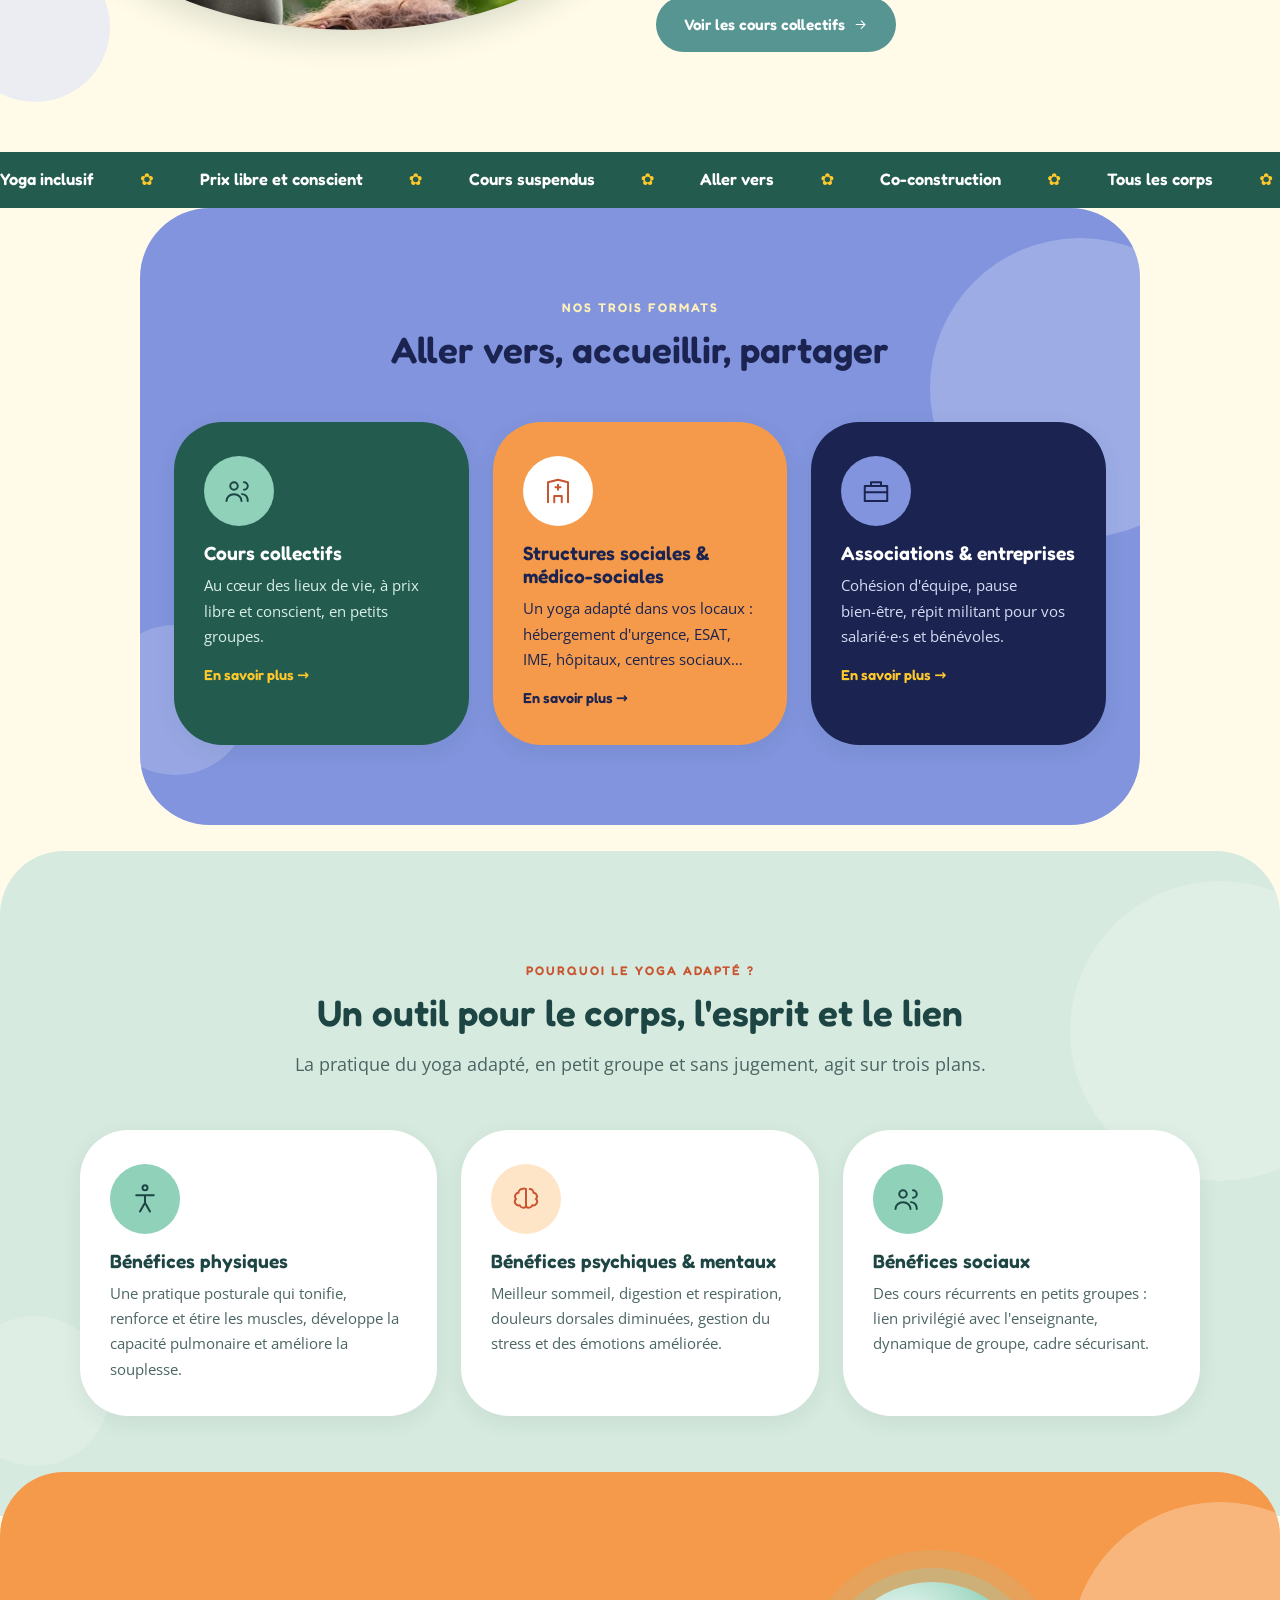
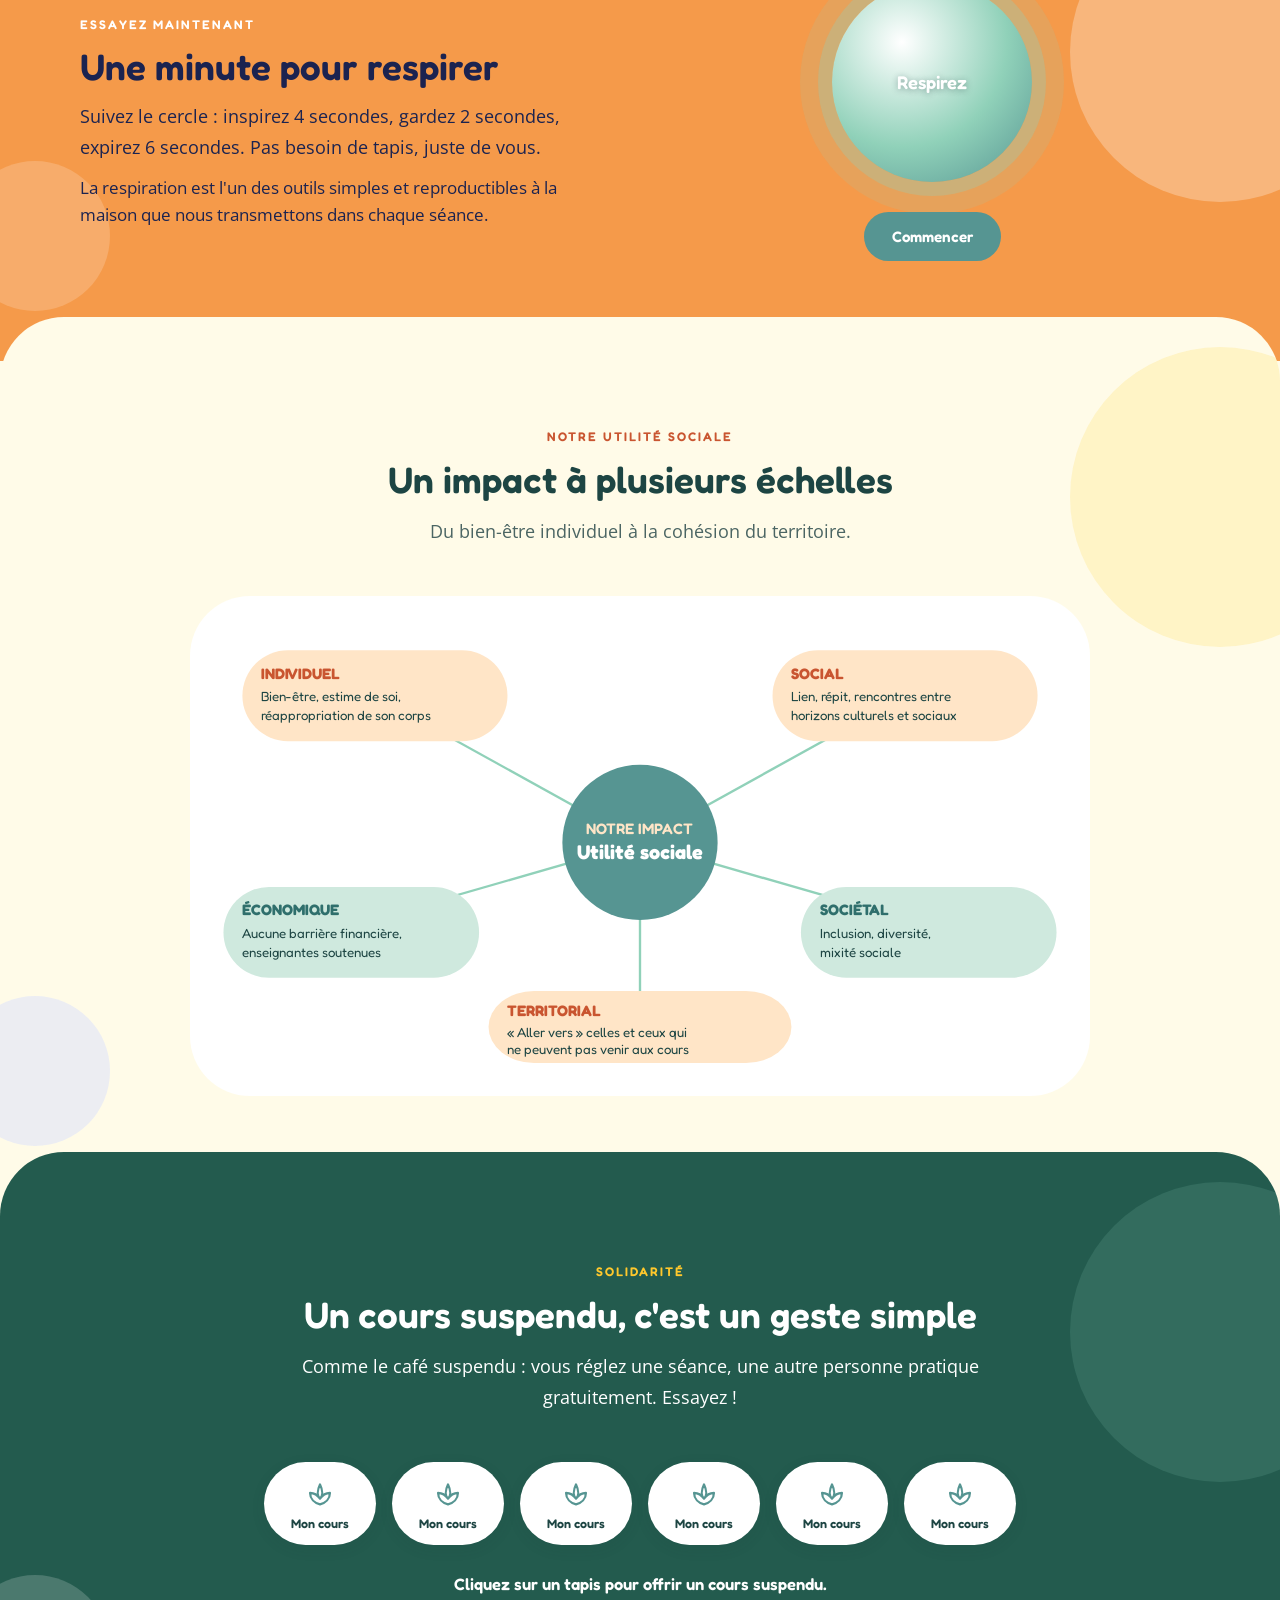
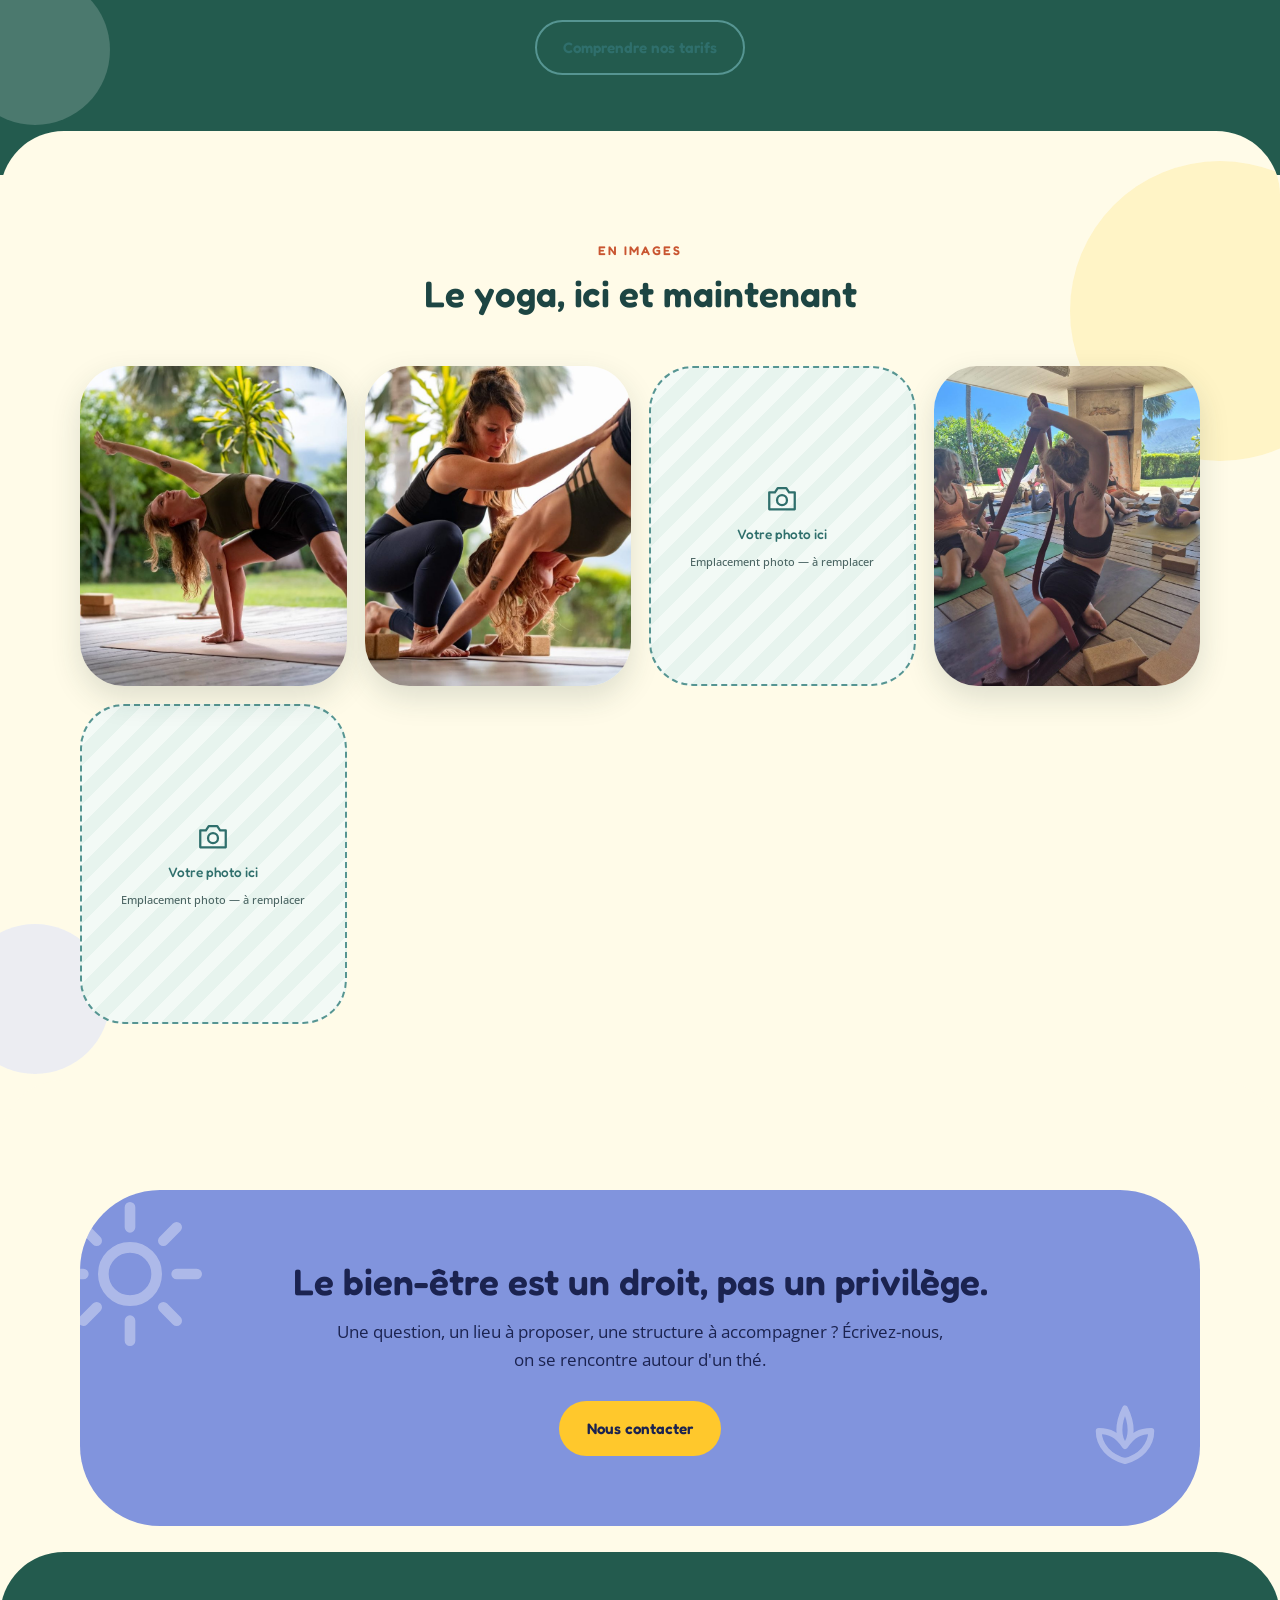
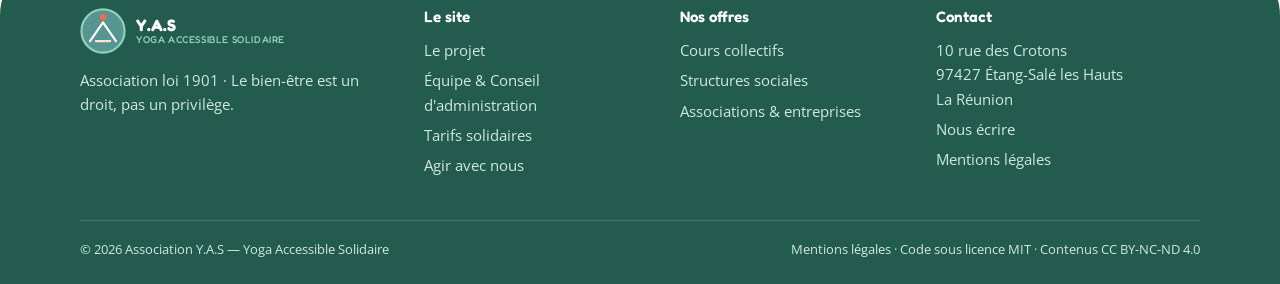
==== commit 5555748b: "Mobile : schéma d'impact en liste, meilleur contraste sur fonds colorés Co-Authored-By: Claude Sonne" ====
--- a/index.html
+++ b/index.html
@@ -71,14 +71,15 @@
 
 <section class="section s-butter"><div class="container">
 <div class="sec-head reveal center"><span class="eyebrow">Notre utilité sociale</span><h2>Un impact à plusieurs échelles</h2><p class=lead>Du bien-être individuel à la cohésion du territoire.</p></div>
-<div class="impact" style="background:#fff;border-radius:30px;padding:24px"><svg viewBox="0 0 900 470" role="img" aria-label="Schéma de l'utilité sociale du yoga solidaire">
+<div class="impact" style="background:#fff;border-radius:60px;padding:24px"><svg viewBox="0 0 900 470" role="img" aria-label="Schéma de l'utilité sociale du yoga solidaire">
 <g class="lnks"><path class="lnk" d="M450 235 L170 80"/><path class="lnk" d="M450 235 L730 80"/><path class="lnk" d="M450 235 L120 330"/><path class="lnk" d="M450 235 L780 330"/><path class="lnk" d="M450 235 L450 420"/></g>
 <g class="node hub"><circle cx="450" cy="235" r="82" fill="#569592"/><text x="450" y="226" text-anchor="middle" fill="#ffe5c7" font-size="16" font-weight="600">NOTRE IMPACT</text><text x="450" y="252" text-anchor="middle" fill="#fff" font-size="21" font-weight="700">Utilité sociale</text></g>
 <g class="node"><rect x="30" y="32" width="280" height="96" rx="48" fill="#ffe5c7"/><text x="50" y="62" fill="#c95530" font-size="16" font-weight="700">INDIVIDUEL</text><text x="50" y="86" fill="#1d4543" font-size="14">Bien-être, estime de soi,</text><text x="50" y="106" fill="#1d4543" font-size="14">réappropriation de son corps</text></g>
 <g class="node"><rect x="590" y="32" width="280" height="96" rx="48" fill="#ffe5c7"/><text x="610" y="62" fill="#c95530" font-size="16" font-weight="700">SOCIAL</text><text x="610" y="86" fill="#1d4543" font-size="14">Lien, répit, rencontres entre</text><text x="610" y="106" fill="#1d4543" font-size="14">horizons culturels et sociaux</text></g>
 <g class="node"><rect x="10" y="282" width="270" height="96" rx="48" fill="#cfe9de"/><text x="30" y="312" fill="#2f6f6c" font-size="16" font-weight="700">ÉCONOMIQUE</text><text x="30" y="336" fill="#1d4543" font-size="14">Aucune barrière financière,</text><text x="30" y="356" fill="#1d4543" font-size="14">enseignantes soutenues</text></g>
 <g class="node"><rect x="620" y="282" width="270" height="96" rx="48" fill="#cfe9de"/><text x="640" y="312" fill="#2f6f6c" font-size="16" font-weight="700">SOCIÉTAL</text><text x="640" y="336" fill="#1d4543" font-size="14">Inclusion, diversité,</text><text x="640" y="356" fill="#1d4543" font-size="14">mixité sociale</text></g>
-<g class="node"><rect x="290" y="392" width="320" height="76" rx="48" fill="#ffe5c7"/><text x="310" y="418" fill="#c95530" font-size="16" font-weight="700">TERRITORIAL</text><text x="310" y="440" fill="#1d4543" font-size="14">« Aller vers » celles et ceux qui</text><text x="310" y="458" fill="#1d4543" font-size="14">ne peuvent pas venir aux cours</text></g></svg></div></div></section>
+<g class="node"><rect x="290" y="392" width="320" height="76" rx="48" fill="#ffe5c7"/><text x="310" y="418" fill="#c95530" font-size="16" font-weight="700">TERRITORIAL</text><text x="310" y="440" fill="#1d4543" font-size="14">« Aller vers » celles et ceux qui</text><text x="310" y="458" fill="#1d4543" font-size="14">ne peuvent pas venir aux cours</text></g></svg>
+<ul class="impact-list"><li class="hubli"><b>Utilité sociale</b></li><li><b>Individuel</b>Bien-être, estime de soi, réappropriation de son corps</li><li><b>Social</b>Lien, répit, rencontres entre horizons culturels et sociaux</li><li><b>Économique</b>Aucune barrière financière, enseignantes soutenues</li><li><b>Sociétal</b>Inclusion, diversité, mixité sociale</li><li><b>Territorial</b>« Aller vers » celles et ceux qui ne peuvent pas venir aux cours</li></ul></div></div></section>
 
 <section class="section s-deepgreen"><div class="container">
 <div class="sec-head reveal center"><span class="eyebrow">Solidarité</span><h2>Un cours suspendu, c'est un geste simple</h2><p class=lead>Comme le café suspendu : vous réglez une séance, une autre personne pratique gratuitement. Essayez !</p></div>
--- a/assets/v2.css
+++ b/assets/v2.css
@@ -72,3 +72,16 @@
 @media(max-width:1060px){.section{border-radius:44px 44px 0 0}.s-violet{border-radius:48px}}
 @media(max-width:560px){.s-violet .container{padding:0 20px}.stat{width:160px;height:160px}.stat .n{font-size:1.9rem}}
 .card.c-indigo{background:var(--indigo)}.card.c-indigo h3{color:#fff}.card.c-indigo p{color:#d6dcf5}.card.c-indigo .more{color:var(--yellow)}.card.c-indigo .ico-wrap{background:var(--violet);color:var(--indigo)}
+/* schéma d'impact : liste de bulles sur mobile */
+.impact-list{display:none;list-style:none;gap:12px;grid-template-columns:1fr}
+.impact-list li{background:var(--peach);border-radius:36px;padding:16px 22px;font-size:.92rem;color:var(--indigo)}
+.impact-list li b{display:block;font-family:var(--fH);color:var(--coral-700);text-transform:uppercase;font-size:.85rem;letter-spacing:1px}
+.impact-list li:nth-child(even){background:var(--mint-200)}.impact-list li:nth-child(even) b{color:var(--teal-700)}
+.impact-list .hubli{background:var(--teal);text-align:center;border-radius:999px}.impact-list .hubli b{color:#fff;font-size:1.1rem;text-transform:none}
+@media(max-width:700px){.impact svg{display:none}.impact-list{display:grid}}
+/* lisibilité des textes gris sur fonds colorés */
+.s-violet [style*="ink-soft"],.s-orange [style*="ink-soft"]{color:var(--indigo)!important}
+.s-deepgreen [style*="ink-soft"]{color:#e4f4ec!important}
+.s-violet .bulle,.s-orange .bulle{background:var(--butter);color:var(--indigo)}
+.s-violet .bulle p,.s-orange .bulle p{color:var(--indigo)}
+.s-violet .bulle.mint,.s-orange .bulle.mint{background:#fff}
